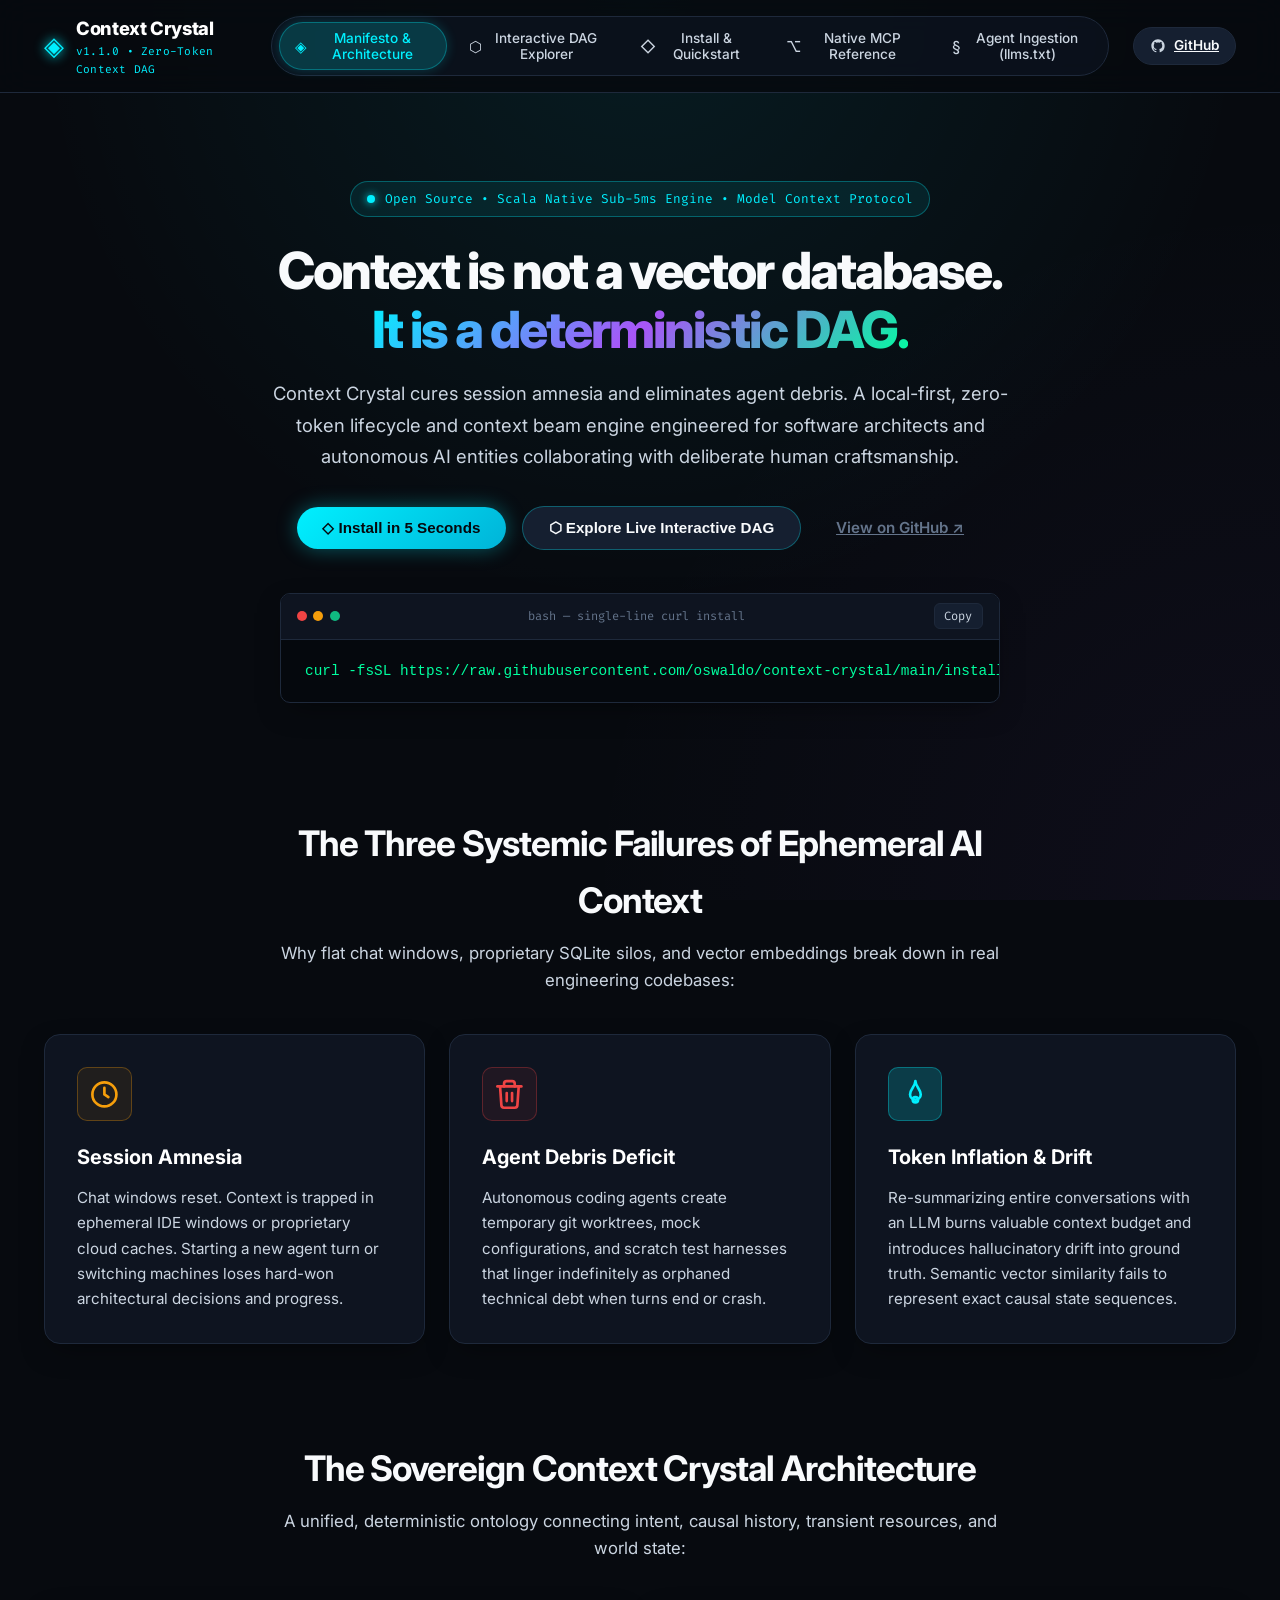
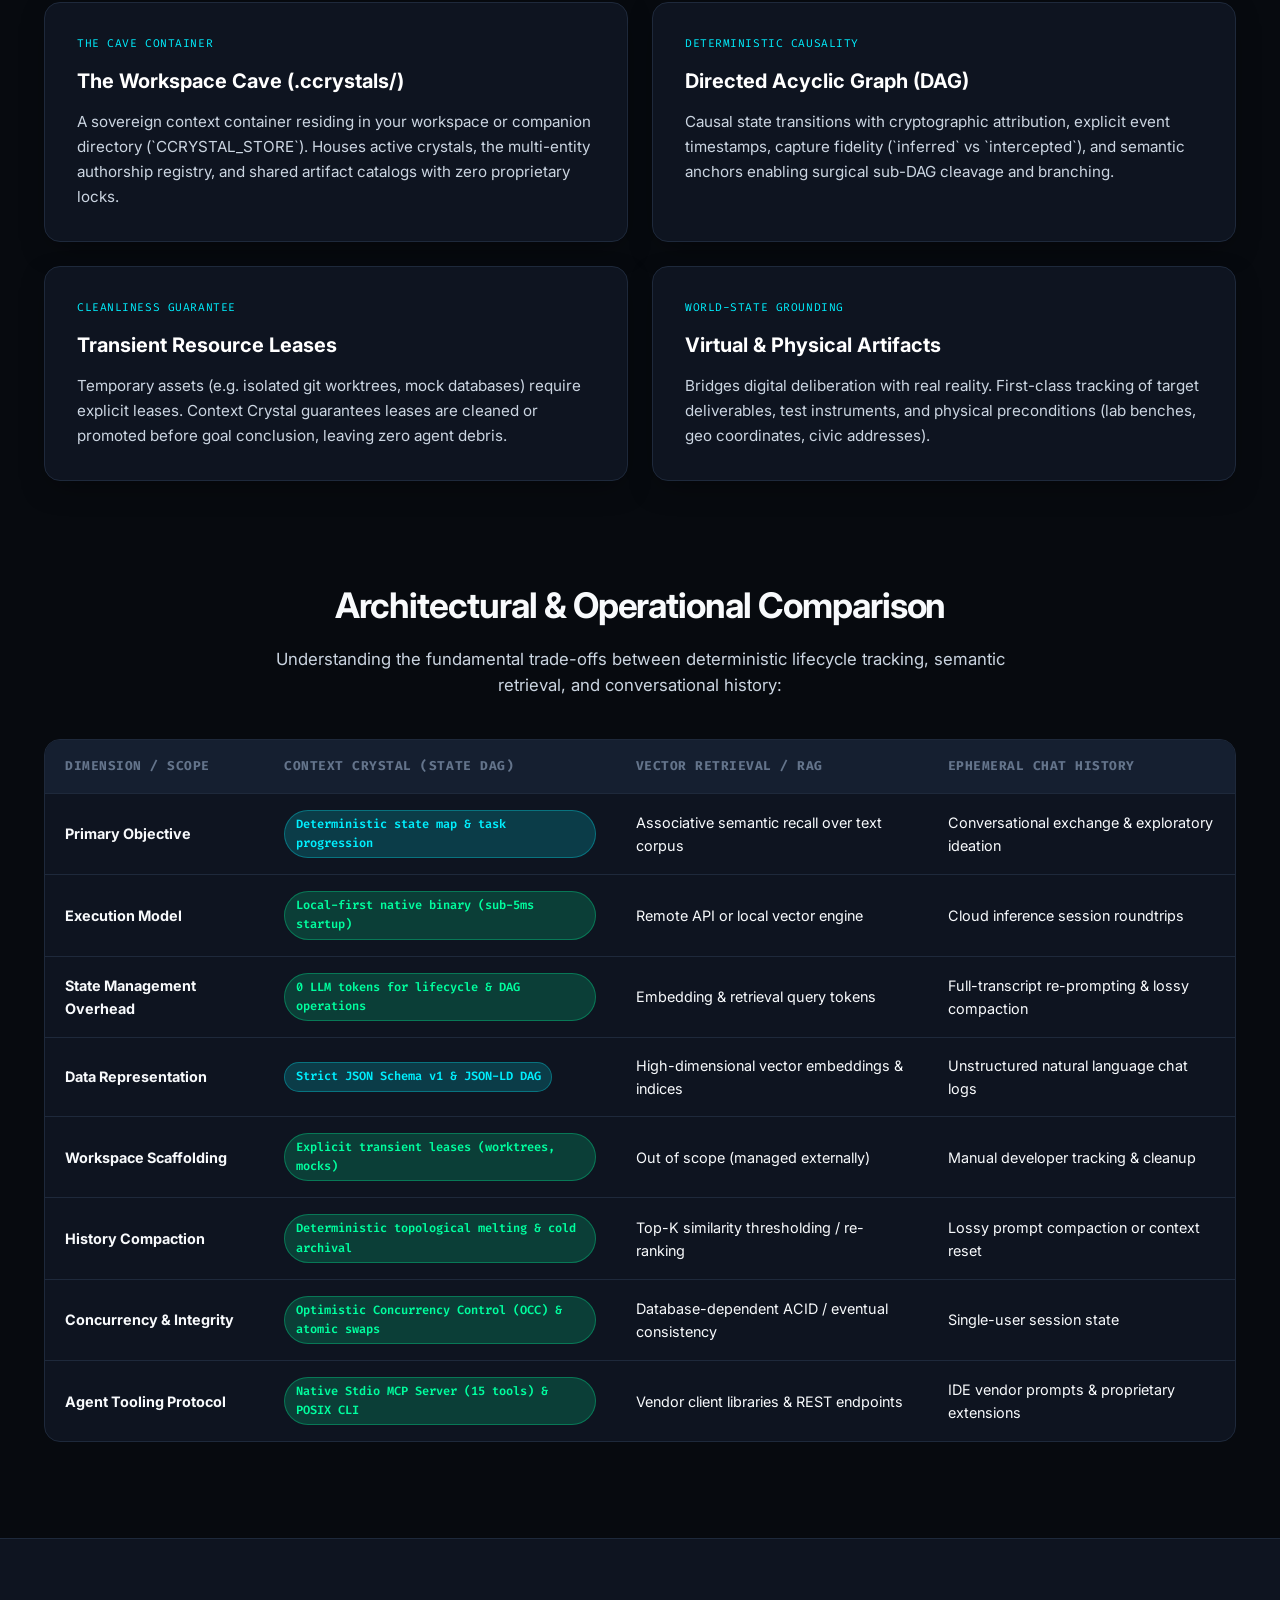
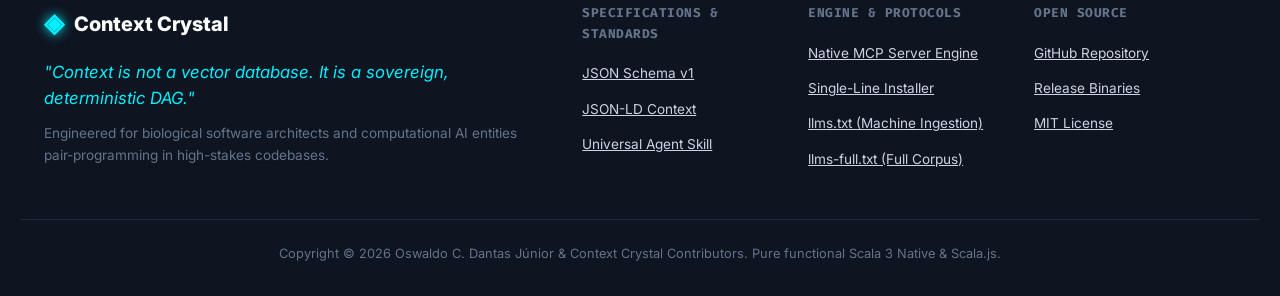
==== index.html @ ea70d241 "feat(portal): synchronize v1.1.0 release badge, 16 MCP tools, llms.txt, and cache-busting asset quer" ====
<!DOCTYPE html>
<html lang="en">
<head>
  <meta charset="UTF-8">
  <meta name="viewport" content="width=device-width, initial-scale=1.0">
  <title>Context Crystal — Sovereign, Deterministic DAG Context for AI Agents & Engineers</title>
  <meta name="description" content="Deterministic, local-first context and lifecycle DAG engine for human-in-the-loop pair-programming, autonomous agent collaboration, and sovereign software craftsmanship. Zero LLM token cost for state management.">
  
  <!-- OpenGraph & Social Metadata -->
  <meta property="og:type" content="website">
  <meta property="og:title" content="Context Crystal — Deterministic DAG Context for AI Agents">
  <meta property="og:description" content="Context is not a vector database. It is a sovereign, deterministic DAG. Sub-5ms native CLI, zero LLM tokens for state housekeeping, and 16 native MCP tools.">
  <meta property="og:url" content="https://oswaldo.github.io/context-crystal/">
  <meta name="twitter:card" content="summary_large_image">
  <meta name="twitter:title" content="Context Crystal — Sovereign AI Context DAG">
  <meta name="twitter:description" content="Sub-5ms native binary, zero token overhead, and native Model Context Protocol (MCP) server.">
  <meta name="theme-color" content="#070a0f">

  <!-- Favicon Glyph -->
  <link rel="icon" href="data:image/svg+xml,<svg xmlns=%22http://www.w3.org/2000/svg%22 viewBox=%220 0 100 100%22><text y=%22.9em%22 font-size=%2290%22>◈</text></svg>">

  <!-- Styles & Fonts -->
  <link rel="stylesheet" href="styles.css">
  <link rel="preconnect" href="https://fonts.googleapis.com">
  <link rel="preconnect" href="https://fonts.gstatic.com" crossorigin>
  <link href="https://fonts.googleapis.com/css2?family=Fira+Code:wght@400;500;600&family=Inter:wght@300;400;500;600;700;800&display=swap" rel="stylesheet">
</head>
<body>
  <div id="app"></div>
  <script type="module" src="main.js?v=1.1.0"></script>
</body>
</html>
---- styles.css ----
/* ==========================================================================
   Context Crystal — Cybernetic Modernist Design System
   ========================================================================== */

:root {
  --bg-deep: #070a0f;
  --bg-surface: #0e1420;
  --bg-surface-elevated: #151f30;
  --bg-surface-hover: #1c283d;
  --bg-code: #05080d;
  --border-subtle: #1e293b;
  --border-highlight: #334155;
  --border-cyan: rgba(0, 240, 255, 0.3);

  --accent-cyan: #00f0ff;
  --accent-cyan-glow: rgba(0, 240, 255, 0.18);
  --accent-green: #00ff9f;
  --accent-green-glow: rgba(0, 255, 159, 0.18);
  --accent-amber: #f59e0b;
  --accent-purple: #a855f7;

  --text-primary: #f8fafc;
  --text-secondary: #cbd5e1;
  --text-muted: #64748b;

  --font-sans: 'Inter', -apple-system, BlinkMacSystemFont, "Segoe UI", Roboto, sans-serif;
  --font-mono: 'Fira Code', ui-monospace, SFMono-Regular, Menlo, Monaco, Consolas, monospace;

  --radius-sm: 6px;
  --radius-md: 10px;
  --radius-lg: 16px;
  --radius-full: 9999px;

  --shadow-glow: 0 0 25px rgba(0, 240, 255, 0.15);
  --shadow-card: 0 10px 30px -10px rgba(0, 0, 0, 0.5);
}

*, *::before, *::after {
  box-sizing: border-box;
  margin: 0;
  padding: 0;
}

html {
  background-color: var(--bg-deep);
  color: var(--text-primary);
  font-family: var(--font-sans);
  font-size: 16px;
  line-height: 1.6;
  -webkit-font-smoothing: antialiased;
  scroll-behavior: smooth;
}

body {
  min-height: 100vh;
  display: flex;
  flex-direction: column;
  background: 
    radial-gradient(circle at 50% 0%, rgba(0, 240, 255, 0.08) 0%, transparent 55%),
    radial-gradient(circle at 100% 100%, rgba(168, 85, 247, 0.05) 0%, transparent 45%),
    var(--bg-deep);
  background-attachment: fixed;
}

#app {
  display: flex;
  flex-direction: column;
  min-height: 100vh;
}

.portal-root {
  display: flex;
  flex-direction: column;
  min-height: 100vh;
}

.container {
  width: 100%;
  max-width: 1240px;
  margin: 0 auto;
  padding: 0 1.5rem;
}

.portal-main {
  flex: 1;
  padding-top: 2rem;
  padding-bottom: 4rem;
}

/* ==========================================================================
   Header & Navigation
   ========================================================================== */

.portal-header {
  position: sticky;
  top: 0;
  z-index: 100;
  backdrop-filter: blur(16px);
  background-color: rgba(7, 10, 15, 0.85);
  border-bottom: 1px solid var(--border-subtle);
  padding: 0.85rem 0;
}

.header-inner {
  display: flex;
  align-items: center;
  justify-content: space-between;
  gap: 1.5rem;
}

.brand-cluster {
  display: flex;
  align-items: center;
}

.brand-logo {
  display: flex;
  align-items: center;
  gap: 0.75rem;
  cursor: pointer;
}

.crystal-glyph {
  font-size: 1.6rem;
  color: var(--accent-cyan);
  text-shadow: 0 0 12px var(--accent-cyan);
  display: inline-block;
  animation: pulse-glyph 4s ease-in-out infinite;
}

@keyframes pulse-glyph {
  0%, 100% { transform: scale(1); filter: drop-shadow(0 0 4px var(--accent-cyan)); }
  50% { transform: scale(1.08); filter: drop-shadow(0 0 10px var(--accent-cyan)); }
}

.brand-text-col {
  display: flex;
  flex-direction: column;
}

.brand-title {
  font-weight: 800;
  font-size: 1.15rem;
  letter-spacing: -0.02em;
  color: #fff;
}

.brand-badge {
  font-size: 0.7rem;
  font-family: var(--font-mono);
  color: var(--accent-cyan);
  letter-spacing: 0.02em;
}

.header-nav {
  display: flex;
  align-items: center;
  gap: 0.4rem;
  background-color: rgba(14, 20, 32, 0.7);
  padding: 0.3rem 0.4rem;
  border-radius: var(--radius-full);
  border: 1px solid var(--border-subtle);
}

.nav-pill {
  display: flex;
  align-items: center;
  gap: 0.45rem;
  background: transparent;
  border: none;
  color: var(--text-secondary);
  font-family: var(--font-sans);
  font-size: 0.85rem;
  font-weight: 500;
  padding: 0.45rem 0.95rem;
  border-radius: var(--radius-full);
  cursor: pointer;
  transition: all 0.2s ease;
}

.nav-pill:hover {
  color: #fff;
  background-color: var(--bg-surface-hover);
}

.nav-pill.active {
  background-color: var(--accent-cyan-glow);
  color: var(--accent-cyan);
  border: 1px solid var(--border-cyan);
  box-shadow: 0 0 12px rgba(0, 240, 255, 0.2);
}

.nav-pill-icon {
  font-size: 0.95rem;
}

.btn-github {
  display: inline-flex;
  align-items: center;
  gap: 0.5rem;
  padding: 0.45rem 1rem;
  background-color: var(--bg-surface-elevated);
  border: 1px solid var(--border-subtle);
  border-radius: var(--radius-full);
  color: var(--text-primary);
  font-size: 0.85rem;
  font-weight: 600;
  transition: all 0.2s ease;
}

.btn-github:hover {
  border-color: var(--accent-cyan);
  box-shadow: 0 0 10px var(--accent-cyan-glow);
  color: #fff;
}

.github-icon {
  color: var(--accent-amber);
}

/* ==========================================================================
   Hero Section
   ========================================================================== */

.hero-section {
  text-align: center;
  padding: 3.5rem 1rem 3rem 1rem;
  max-width: 900px;
  margin: 0 auto;
}

.hero-badge {
  display: inline-flex;
  align-items: center;
  gap: 0.6rem;
  background-color: rgba(0, 240, 255, 0.08);
  border: 1px solid var(--border-cyan);
  color: var(--accent-cyan);
  font-size: 0.8rem;
  font-family: var(--font-mono);
  padding: 0.4rem 1rem;
  border-radius: var(--radius-full);
  margin-bottom: 1.5rem;
}

.badge-pulse {
  width: 8px;
  height: 8px;
  background-color: var(--accent-cyan);
  border-radius: 50%;
  box-shadow: 0 0 8px var(--accent-cyan);
}

.hero-title {
  font-size: 3.2rem;
  font-weight: 800;
  letter-spacing: -0.04em;
  margin-bottom: 1.25rem;
  line-height: 1.15;
}

.text-gradient {
  background: linear-gradient(135deg, #00f0ff 0%, #a855f7 50%, #00ff9f 100%);
  -webkit-background-clip: text;
  -webkit-text-fill-color: transparent;
}

.hero-lead {
  font-size: 1.15rem;
  color: var(--text-secondary);
  line-height: 1.7;
  margin-bottom: 2rem;
  max-width: 780px;
  margin-left: auto;
  margin-right: auto;
}

.hero-cta-group {
  display: flex;
  align-items: center;
  justify-content: center;
  gap: 1rem;
  flex-wrap: wrap;
  margin-bottom: 2.5rem;
}

.btn-primary {
  background: linear-gradient(135deg, #00f0ff, #00b4d8);
  color: #05080d;
  font-weight: 700;
  font-size: 0.95rem;
  padding: 0.75rem 1.6rem;
  border-radius: var(--radius-full);
  border: none;
  cursor: pointer;
  box-shadow: 0 0 20px rgba(0, 240, 255, 0.35);
  transition: all 0.2s ease;
}

.btn-primary:hover {
  transform: translateY(-2px);
  box-shadow: 0 0 30px rgba(0, 240, 255, 0.55);
}

.btn-secondary {
  background-color: var(--bg-surface-elevated);
  border: 1px solid var(--border-cyan);
  color: var(--text-primary);
  font-weight: 600;
  font-size: 0.95rem;
  padding: 0.75rem 1.6rem;
  border-radius: var(--radius-full);
  cursor: pointer;
  transition: all 0.2s ease;
}

.btn-secondary:hover {
  background-color: var(--bg-surface-hover);
  border-color: var(--accent-cyan);
  box-shadow: 0 0 15px var(--accent-cyan-glow);
}

.btn-tertiary {
  color: var(--text-muted);
  font-size: 0.95rem;
  font-weight: 600;
  padding: 0.75rem 1.2rem;
  transition: color 0.2s ease;
}

.btn-tertiary:hover {
  color: #fff;
}

/* Hero Terminal Box */
.hero-terminal-card {
  background-color: var(--bg-code);
  border: 1px solid var(--border-subtle);
  border-radius: var(--radius-md);
  overflow: hidden;
  max-width: 720px;
  margin: 0 auto;
  box-shadow: var(--shadow-card);
  text-align: left;
}

.terminal-header {
  display: flex;
  align-items: center;
  justify-content: space-between;
  padding: 0.6rem 1rem;
  background-color: var(--bg-surface);
  border-bottom: 1px solid var(--border-subtle);
}

.terminal-dots {
  display: flex;
  gap: 0.4rem;
}

.dot {
  width: 10px;
  height: 10px;
  border-radius: 50%;
}
.dot.red { background-color: #ef4444; }
.dot.yellow { background-color: #f59e0b; }
.dot.green { background-color: #10b981; }

.terminal-title {
  font-family: var(--font-mono);
  font-size: 0.75rem;
  color: var(--text-muted);
}

.terminal-copy-btn, .snippet-copy-btn {
  background: var(--bg-surface-elevated);
  border: 1px solid var(--border-subtle);
  color: var(--text-secondary);
  font-family: var(--font-mono);
  font-size: 0.75rem;
  padding: 0.25rem 0.6rem;
  border-radius: var(--radius-sm);
  cursor: pointer;
  transition: all 0.2s ease;
}

.terminal-copy-btn:hover, .snippet-copy-btn:hover {
  border-color: var(--accent-cyan);
  color: #fff;
}

.terminal-body {
  padding: 1.2rem 1.5rem;
  font-family: var(--font-mono);
  font-size: 0.9rem;
  color: var(--accent-green);
  overflow-x: auto;
}

/* ==========================================================================
   Section Blocks & Cards Grid
   ========================================================================== */

.section-block {
  padding: 4rem 0 2rem 0;
}

.section-header {
  margin-bottom: 2.5rem;
}

.section-header.text-center {
  text-align: center;
  max-width: 750px;
  margin-left: auto;
  margin-right: auto;
}

.section-header h2 {
  font-size: 2.2rem;
  letter-spacing: -0.03em;
  margin-bottom: 0.75rem;
}

.section-header p {
  color: var(--text-secondary);
  font-size: 1.05rem;
}

.cards-grid {
  display: grid;
  gap: 1.5rem;
}

.cards-grid.three-col {
  grid-template-columns: repeat(auto-fit, minmax(320px, 1fr));
}

.cards-grid.two-col {
  grid-template-columns: repeat(auto-fit, minmax(440px, 1fr));
}

.feature-card {
  background-color: var(--bg-surface);
  border: 1px solid var(--border-subtle);
  border-radius: var(--radius-lg);
  padding: 2rem;
  transition: all 0.25s ease;
  box-shadow: var(--shadow-card);
}

.feature-card:hover {
  transform: translateY(-3px);
  border-color: var(--border-highlight);
  box-shadow: 0 12px 30px -10px rgba(0, 0, 0, 0.7);
}

.architecture-card:hover {
  border-color: var(--border-cyan);
  box-shadow: 0 10px 30px -10px rgba(0, 240, 255, 0.2);
}

.card-icon {
  display: flex;
  align-items: center;
  margin-bottom: 1.25rem;
}

.card-svg-icon {
  box-sizing: content-box;
  padding: 0.65rem;
  border-radius: var(--radius-md);
  background-color: var(--bg-surface-elevated);
  border: 1px solid var(--border-subtle);
  transition: all 0.25s ease;
}

.card-svg-icon.amnesia-icon {
  color: var(--accent-amber);
  border-color: rgba(245, 158, 11, 0.3);
  background-color: rgba(245, 158, 11, 0.08);
}

.card-svg-icon.debris-icon {
  color: #ef4444;
  border-color: rgba(239, 68, 68, 0.3);
  background-color: rgba(239, 68, 68, 0.08);
}

.card-svg-icon.burn-icon {
  color: var(--accent-cyan);
  border-color: var(--border-cyan);
  background-color: var(--accent-cyan-glow);
}

.feature-card:hover .card-svg-icon {
  transform: scale(1.08);
}

.card-tag {
  font-family: var(--font-mono);
  font-size: 0.7rem;
  color: var(--accent-cyan);
  letter-spacing: 0.05em;
  margin-bottom: 0.75rem;
}

.feature-card h3 {
  font-size: 1.25rem;
  margin-bottom: 0.75rem;
  color: #fff;
}

.feature-card p {
  color: var(--text-secondary);
  font-size: 0.95rem;
  line-height: 1.65;
}

/* ==========================================================================
   Comparison & Data Tables
   ========================================================================== */

.table-wrapper {
  overflow-x: auto;
  border: 1px solid var(--border-subtle);
  border-radius: var(--radius-lg);
  background-color: var(--bg-surface);
}

table {
  width: 100%;
  border-collapse: collapse;
  text-align: left;
}

th, td {
  padding: 1rem 1.25rem;
  border-bottom: 1px solid var(--border-subtle);
  font-size: 0.9rem;
}

th {
  background-color: var(--bg-surface-elevated);
  color: var(--text-muted);
  font-family: var(--font-mono);
  font-size: 0.8rem;
  text-transform: uppercase;
  letter-spacing: 0.04em;
}

tbody tr:last-child td {
  border-bottom: none;
}

tbody tr:hover td {
  background-color: var(--bg-surface-elevated);
}

.pill {
  display: inline-block;
  font-family: var(--font-mono);
  font-size: 0.75rem;
  font-weight: 600;
  padding: 0.25rem 0.65rem;
  border-radius: var(--radius-full);
}

.pill.green {
  background-color: var(--accent-green-glow);
  color: var(--accent-green);
  border: 1px solid rgba(0, 255, 159, 0.3);
}

.pill.cyan {
  background-color: var(--accent-cyan-glow);
  color: var(--accent-cyan);
  border: 1px solid var(--border-cyan);
}

/* ==========================================================================
   Interactive DAG Explorer Tab
   ========================================================================== */

.explorer-intro {
  margin-bottom: 2rem;
}

.explorer-toolbar {
  display: flex;
  align-items: center;
  justify-content: space-between;
  gap: 1.5rem;
  background-color: var(--bg-surface);
  border: 1px solid var(--border-subtle);
  border-radius: var(--radius-md);
  padding: 1rem 1.5rem;
  margin-bottom: 2rem;
  flex-wrap: wrap;
}

.toolbar-group {
  display: flex;
  align-items: center;
  gap: 0.75rem;
  flex-wrap: wrap;
}

.toolbar-group label {
  font-size: 0.85rem;
  color: var(--text-muted);
  font-family: var(--font-mono);
}

.scenario-buttons {
  display: flex;
  gap: 0.5rem;
}

.btn-scenario {
  background-color: var(--bg-surface-elevated);
  border: 1px solid var(--border-subtle);
  color: var(--text-secondary);
  font-size: 0.85rem;
  font-weight: 600;
  padding: 0.45rem 0.9rem;
  border-radius: var(--radius-sm);
  cursor: pointer;
  transition: all 0.2s ease;
}

.btn-scenario:hover {
  color: #fff;
  border-color: var(--border-highlight);
}

.btn-scenario.active {
  background-color: var(--accent-cyan-glow);
  color: var(--accent-cyan);
  border-color: var(--accent-cyan);
  box-shadow: 0 0 10px rgba(0, 240, 255, 0.2);
}

.beam-pill-group {
  display: flex;
  align-items: center;
  gap: 0.4rem;
}

.btn-mini {
  background-color: var(--bg-surface-elevated);
  border: 1px solid var(--border-subtle);
  color: var(--text-secondary);
  font-family: var(--font-mono);
  font-size: 0.8rem;
  padding: 0.25rem 0.6rem;
  border-radius: var(--radius-sm);
  cursor: pointer;
}

.btn-mini.active {
  background-color: var(--accent-green-glow);
  color: var(--accent-green);
  border-color: var(--accent-green);
}

.checkbox-toggle {
  display: inline-flex;
  align-items: center;
  gap: 0.35rem;
  margin-left: 0.5rem;
  cursor: pointer;
  font-family: var(--font-mono);
  font-size: 0.8rem;
  color: var(--text-secondary);
}

.explorer-panes-grid {
  display: grid;
  grid-template-columns: 1fr 1fr;
  gap: 1.5rem;
}

.pane-col {
  background-color: var(--bg-surface);
  border: 1px solid var(--border-subtle);
  border-radius: var(--radius-lg);
  display: flex;
  flex-direction: column;
  box-shadow: var(--shadow-card);
}

.pane-header {
  display: flex;
  align-items: center;
  justify-content: space-between;
  padding: 0.85rem 1.25rem;
  border-bottom: 1px solid var(--border-subtle);
  background-color: var(--bg-surface-elevated);
  border-top-left-radius: var(--radius-lg);
  border-top-right-radius: var(--radius-lg);
}

.pane-title {
  font-family: var(--font-mono);
  font-size: 0.85rem;
  font-weight: 600;
  color: var(--text-primary);
}

.crystal-id-badge {
  font-family: var(--font-mono);
  font-size: 0.75rem;
  color: var(--accent-cyan);
}

.pane-body {
  padding: 1.25rem;
  display: flex;
  flex-direction: column;
  gap: 1rem;
}

/* State Cards */
.state-card {
  background-color: var(--bg-deep);
  border: 1px solid var(--border-subtle);
  border-radius: var(--radius-md);
  padding: 1rem;
}

.state-card-header {
  display: flex;
  align-items: center;
  justify-content: space-between;
  font-family: var(--font-mono);
  font-size: 0.75rem;
  color: var(--text-muted);
  margin-bottom: 0.5rem;
}

.status-tag {
  padding: 0.15rem 0.5rem;
  border-radius: var(--radius-full);
  font-size: 0.7rem;
}

.status-tag.in-progress {
  background-color: rgba(245, 158, 11, 0.15);
  color: var(--accent-amber);
}

.tag-goal { color: var(--accent-cyan); }
.tag-lease { color: var(--accent-amber); }
.tag-artifact { color: var(--accent-purple); }

.task-list {
  list-style: none;
  display: flex;
  flex-direction: column;
  gap: 0.4rem;
  font-family: var(--font-mono);
  font-size: 0.85rem;
}

.task-list li.done {
  color: var(--accent-green);
}

.task-list li.pending {
  color: var(--text-secondary);
}

.policy-badge {
  font-size: 0.7rem;
  color: var(--accent-amber);
}

.lease-item {
  font-family: var(--font-mono);
  font-size: 0.8rem;
  color: var(--text-secondary);
}

.lease-notice {
  font-size: 0.75rem;
  color: var(--accent-amber);
  margin-top: 0.4rem;
}

.dag-node-timeline {
  display: flex;
  flex-direction: column;
  gap: 0.75rem;
  margin-top: 0.5rem;
}

.dag-node-item {
  display: flex;
  align-items: flex-start;
  gap: 0.6rem;
  font-size: 0.85rem;
}

.node-bullet {
  width: 8px;
  height: 8px;
  border-radius: 50%;
  background-color: var(--accent-cyan);
  margin-top: 0.4rem;
}

.node-bullet.green { background-color: var(--accent-green); }
.node-bullet.purple { background-color: var(--accent-purple); }

.node-content strong {
  font-family: var(--font-mono);
  color: #fff;
}

.node-content span {
  color: var(--text-secondary);
}

.beam-output-code {
  padding: 1.25rem;
  font-family: var(--font-mono);
  font-size: 0.85rem;
  color: var(--accent-green);
  line-height: 1.65;
  overflow-x: auto;
  white-space: pre-wrap;
  flex: 1;
}

/* ==========================================================================
   Quickstart & MCP Cards
   ========================================================================== */

.qs-card {
  background-color: var(--bg-surface);
  border: 1px solid var(--border-subtle);
  border-radius: var(--radius-lg);
  padding: 2rem;
  margin-bottom: 2rem;
  box-shadow: var(--shadow-card);
}

.qs-card-header {
  display: flex;
  align-items: flex-start;
  gap: 1rem;
  margin-bottom: 1.25rem;
}

.qs-step-number {
  display: flex;
  align-items: center;
  justify-content: center;
  width: 32px;
  height: 32px;
  border-radius: 50%;
  background-color: var(--accent-cyan-glow);
  color: var(--accent-cyan);
  border: 1px solid var(--border-cyan);
  font-weight: 800;
  font-family: var(--font-mono);
  font-size: 0.95rem;
}

.code-snippet-box {
  position: relative;
  background-color: var(--bg-code);
  border: 1px solid var(--border-subtle);
  border-radius: var(--radius-md);
  padding: 1.25rem 1.5rem;
}

.code-snippet-box.mini {
  padding: 0.85rem 1.2rem;
}

.code-snippet-box pre {
  font-family: var(--font-mono);
  font-size: 0.85rem;
  color: var(--text-primary);
  overflow-x: auto;
}

.code-snippet-box .snippet-copy-btn {
  position: absolute;
  top: 0.75rem;
  right: 0.75rem;
}

.terminal-steps-flow {
  display: flex;
  flex-direction: column;
  gap: 1rem;
}

.step-label {
  font-weight: 600;
  font-size: 0.9rem;
  color: var(--text-primary);
  margin-bottom: 0.4rem;
}

.btn-download {
  display: inline-block;
  padding: 0.35rem 0.8rem;
  background-color: var(--bg-surface-elevated);
  border: 1px solid var(--border-cyan);
  color: var(--accent-cyan);
  font-family: var(--font-mono);
  font-size: 0.8rem;
  border-radius: var(--radius-sm);
  font-weight: 600;
}

.btn-download:hover {
  background-color: var(--accent-cyan-glow);
  color: #fff;
}

/* MCP Tab Specifics */
.mcp-badge {
  display: inline-block;
  font-family: var(--font-mono);
  font-size: 0.75rem;
  color: var(--accent-cyan);
  background-color: rgba(0, 240, 255, 0.08);
  border: 1px solid var(--border-cyan);
  padding: 0.3rem 0.85rem;
  border-radius: var(--radius-full);
  margin-bottom: 1rem;
}

.mcp-intro, .agent-intro {
  margin-bottom: 2.5rem;
}

.install-methods-grid {
  display: grid;
  grid-template-columns: repeat(auto-fit, minmax(320px, 1fr));
  gap: 1.5rem;
}

.install-method-box {
  display: flex;
  flex-direction: column;
  gap: 0.6rem;
}

.install-method-box h4 {
  font-size: 0.95rem;
  color: #fff;
  font-weight: 600;
}

.install-method-box p {
  color: var(--text-secondary);
  font-size: 0.85rem;
  line-height: 1.5;
}

.client-config-card {
  display: flex;
  flex-direction: column;
}

.client-header {
  display: flex;
  align-items: center;
  gap: 0.65rem;
  font-size: 1.05rem;
  margin-bottom: 0.25rem;
}

.client-brand-svg {
  display: inline-block;
  flex-shrink: 0;
  vertical-align: middle;
}

.client-brand-svg.claude-icon {
  color: #ea580c;
}

.client-brand-svg.cursor-icon {
  color: #38bdf8;
}

.client-brand-svg.zed-icon {
  color: var(--accent-green);
}

.github-svg-icon {
  display: inline-block;
  vertical-align: middle;
  color: var(--text-secondary);
  transition: color 0.2s ease;
}

.btn-github:hover .github-svg-icon {
  color: #fff;
}

.config-path {
  font-family: var(--font-mono);
  font-size: 0.75rem;
  color: var(--text-muted);
  margin-bottom: 0.85rem;
}

.client-config-card pre {
  background-color: var(--bg-code);
  border: 1px solid var(--border-subtle);
  border-radius: var(--radius-md);
  padding: 0.85rem;
  font-family: var(--font-mono);
  font-size: 0.75rem;
  color: var(--accent-cyan);
  overflow-x: auto;
  flex: 1;
}

.endpoint-header {
  display: flex;
  align-items: center;
  gap: 0.75rem;
  margin-bottom: 0.75rem;
}

.file-tag {
  font-family: var(--font-mono);
  font-size: 0.65rem;
  padding: 0.15rem 0.5rem;
  background-color: var(--bg-surface-elevated);
  border-radius: var(--radius-sm);
  color: var(--accent-green);
  border: 1px solid rgba(0, 255, 159, 0.3);
}

.endpoint-actions {
  margin-top: 1.25rem;
}

/* ==========================================================================
   Footer
   ========================================================================== */

.portal-footer {
  background-color: var(--bg-surface);
  border-top: 1px solid var(--border-subtle);
  padding: 4rem 0 2rem 0;
}

.footer-inner {
  display: grid;
  grid-template-columns: 1.5fr 2fr;
  gap: 3rem;
  margin-bottom: 3rem;
}

.footer-brand-block .footer-logo {
  display: flex;
  align-items: center;
  gap: 0.6rem;
  font-weight: 800;
  font-size: 1.25rem;
  color: #fff;
  margin-bottom: 1rem;
}

.footer-manifesto-quote {
  font-size: 1.05rem;
  color: var(--accent-cyan);
  font-style: italic;
  margin-bottom: 0.75rem;
  line-height: 1.5;
}

.footer-subquote {
  font-size: 0.85rem;
  color: var(--text-muted);
}

.footer-links-grid {
  display: grid;
  grid-template-columns: repeat(3, 1fr);
  gap: 1.5rem;
}

.footer-col h4 {
  font-family: var(--font-mono);
  font-size: 0.8rem;
  color: var(--text-muted);
  text-transform: uppercase;
  margin-bottom: 1rem;
  letter-spacing: 0.04em;
}

.footer-col ul {
  list-style: none;
  display: flex;
  flex-direction: column;
  gap: 0.6rem;
}

.footer-col a {
  color: var(--text-secondary);
  font-size: 0.85rem;
}

.footer-col a:hover {
  color: var(--accent-cyan);
}

.footer-bottom {
  border-top: 1px solid var(--border-subtle);
  padding-top: 1.5rem;
  text-align: center;
}

.footer-bottom p {
  font-size: 0.8rem;
  color: var(--text-muted);
}

/* ==========================================================================
   Responsive Adaptations
   ========================================================================== */

@media (max-width: 960px) {
  .header-inner {
    flex-direction: column;
    align-items: stretch;
  }
  .header-nav {
    overflow-x: auto;
    justify-content: flex-start;
  }
  .explorer-panes-grid {
    grid-template-columns: 1fr;
  }
  .footer-inner {
    grid-template-columns: 1fr;
  }
  .hero-title {
    font-size: 2.3rem;
  }
}
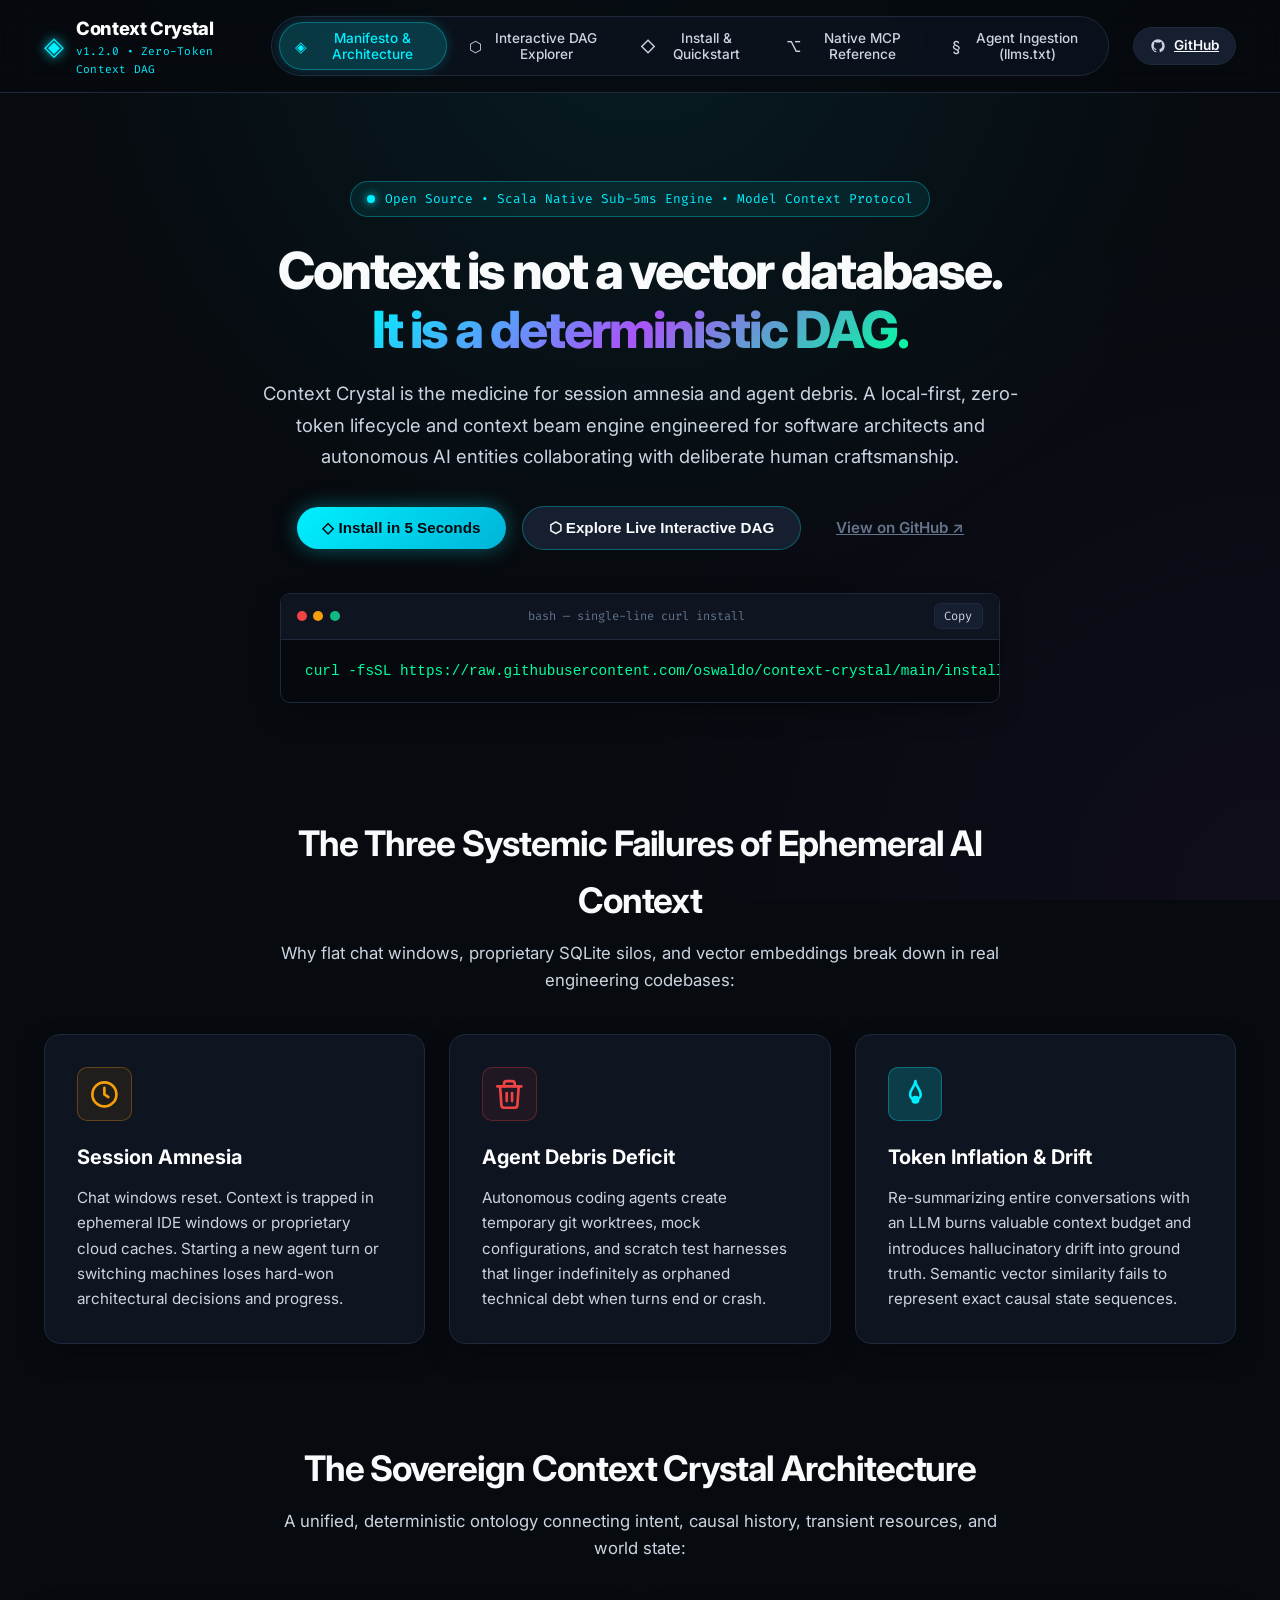
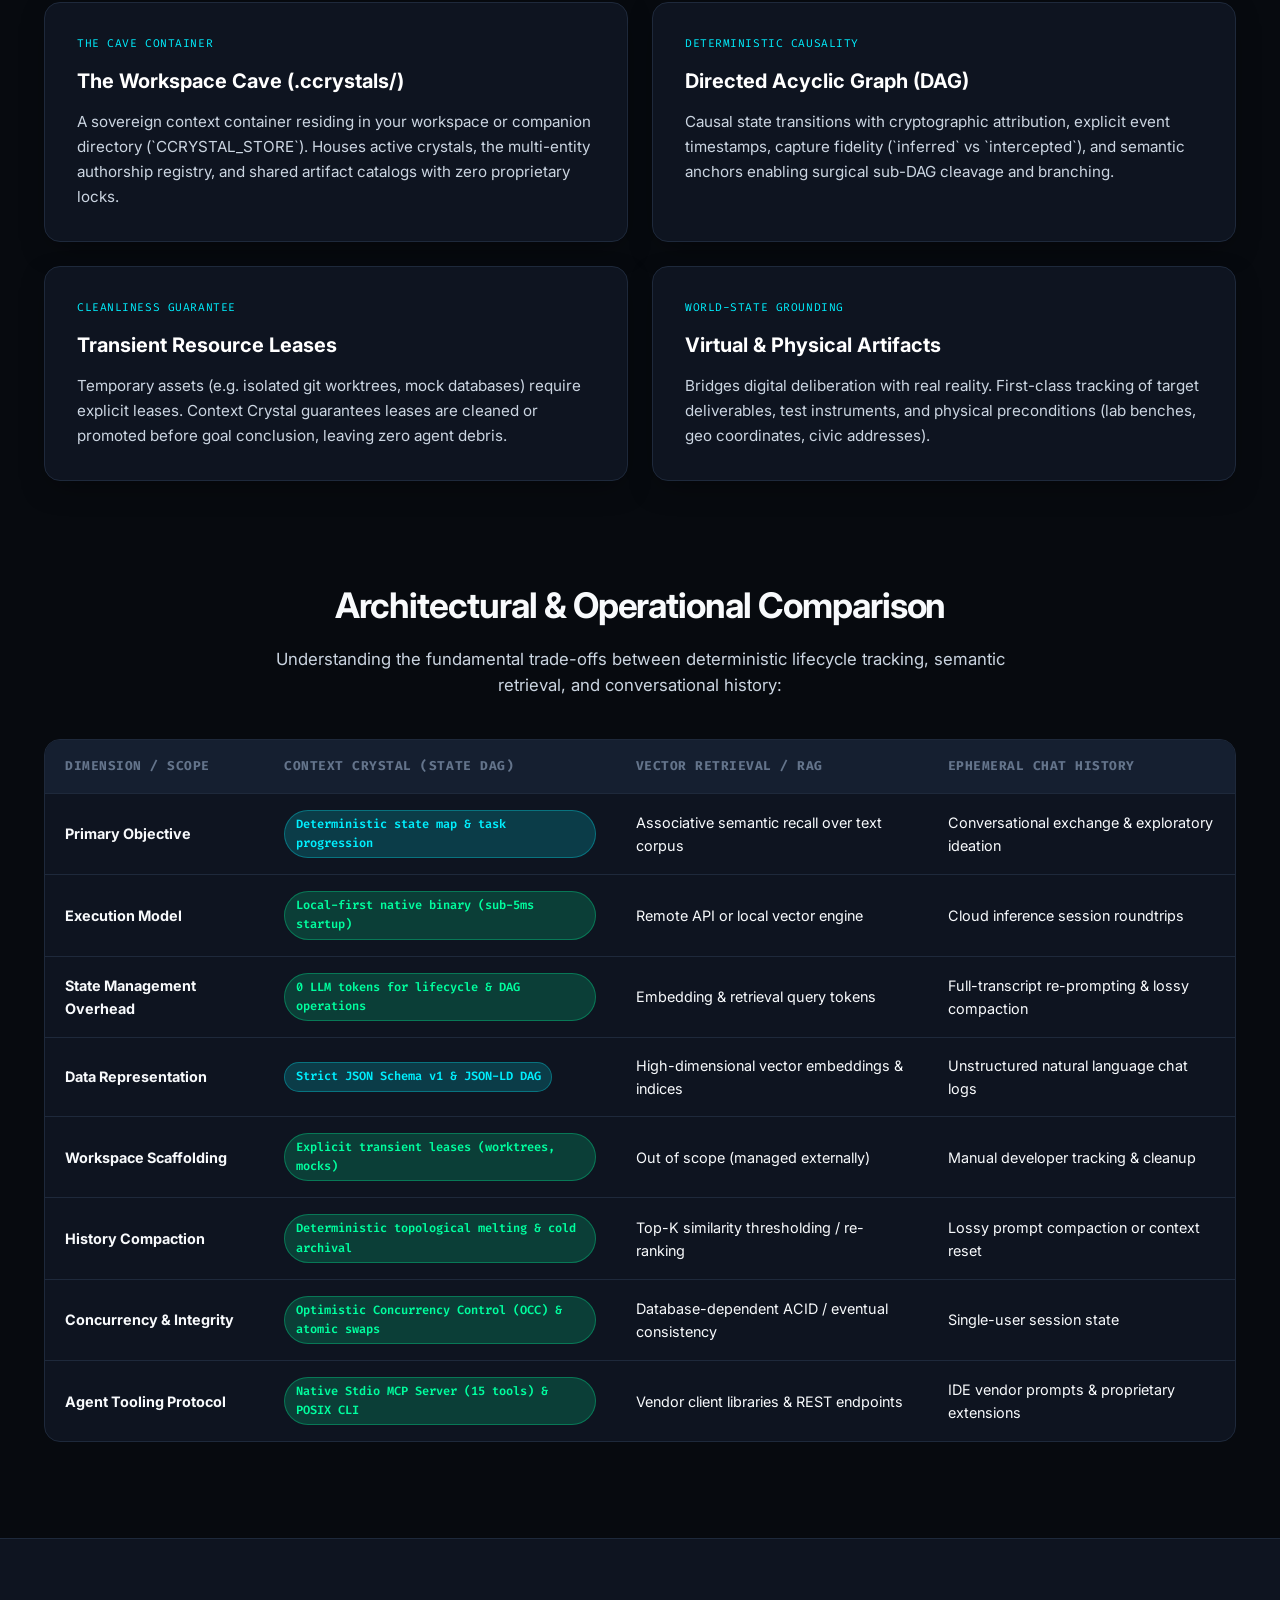
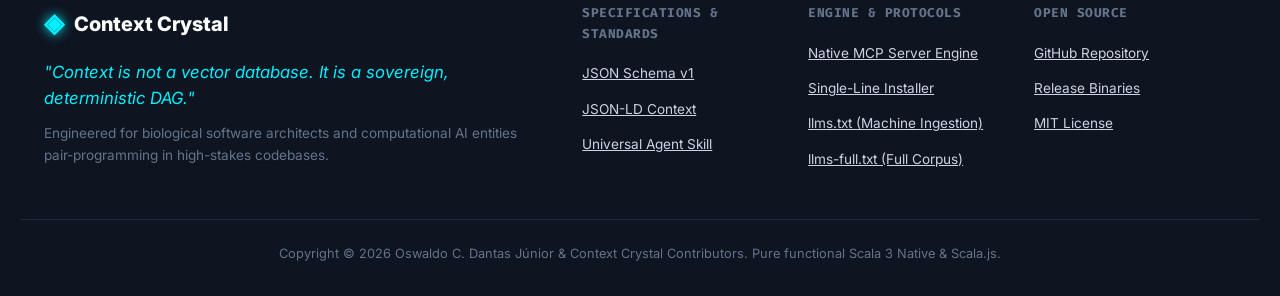
==== commit 42c627eb: "docs: synchronize portal, MCP tool table, and llms.txt with v1.2.0 release" ====
--- a/index.html
+++ b/index.html
@@ -27,6 +27,6 @@
 </head>
 <body>
   <div id="app"></div>
-  <script type="module" src="main.js?v=1.1.0"></script>
+  <script type="module" src="main.js?v=1.2.0"></script>
 </body>
 </html>
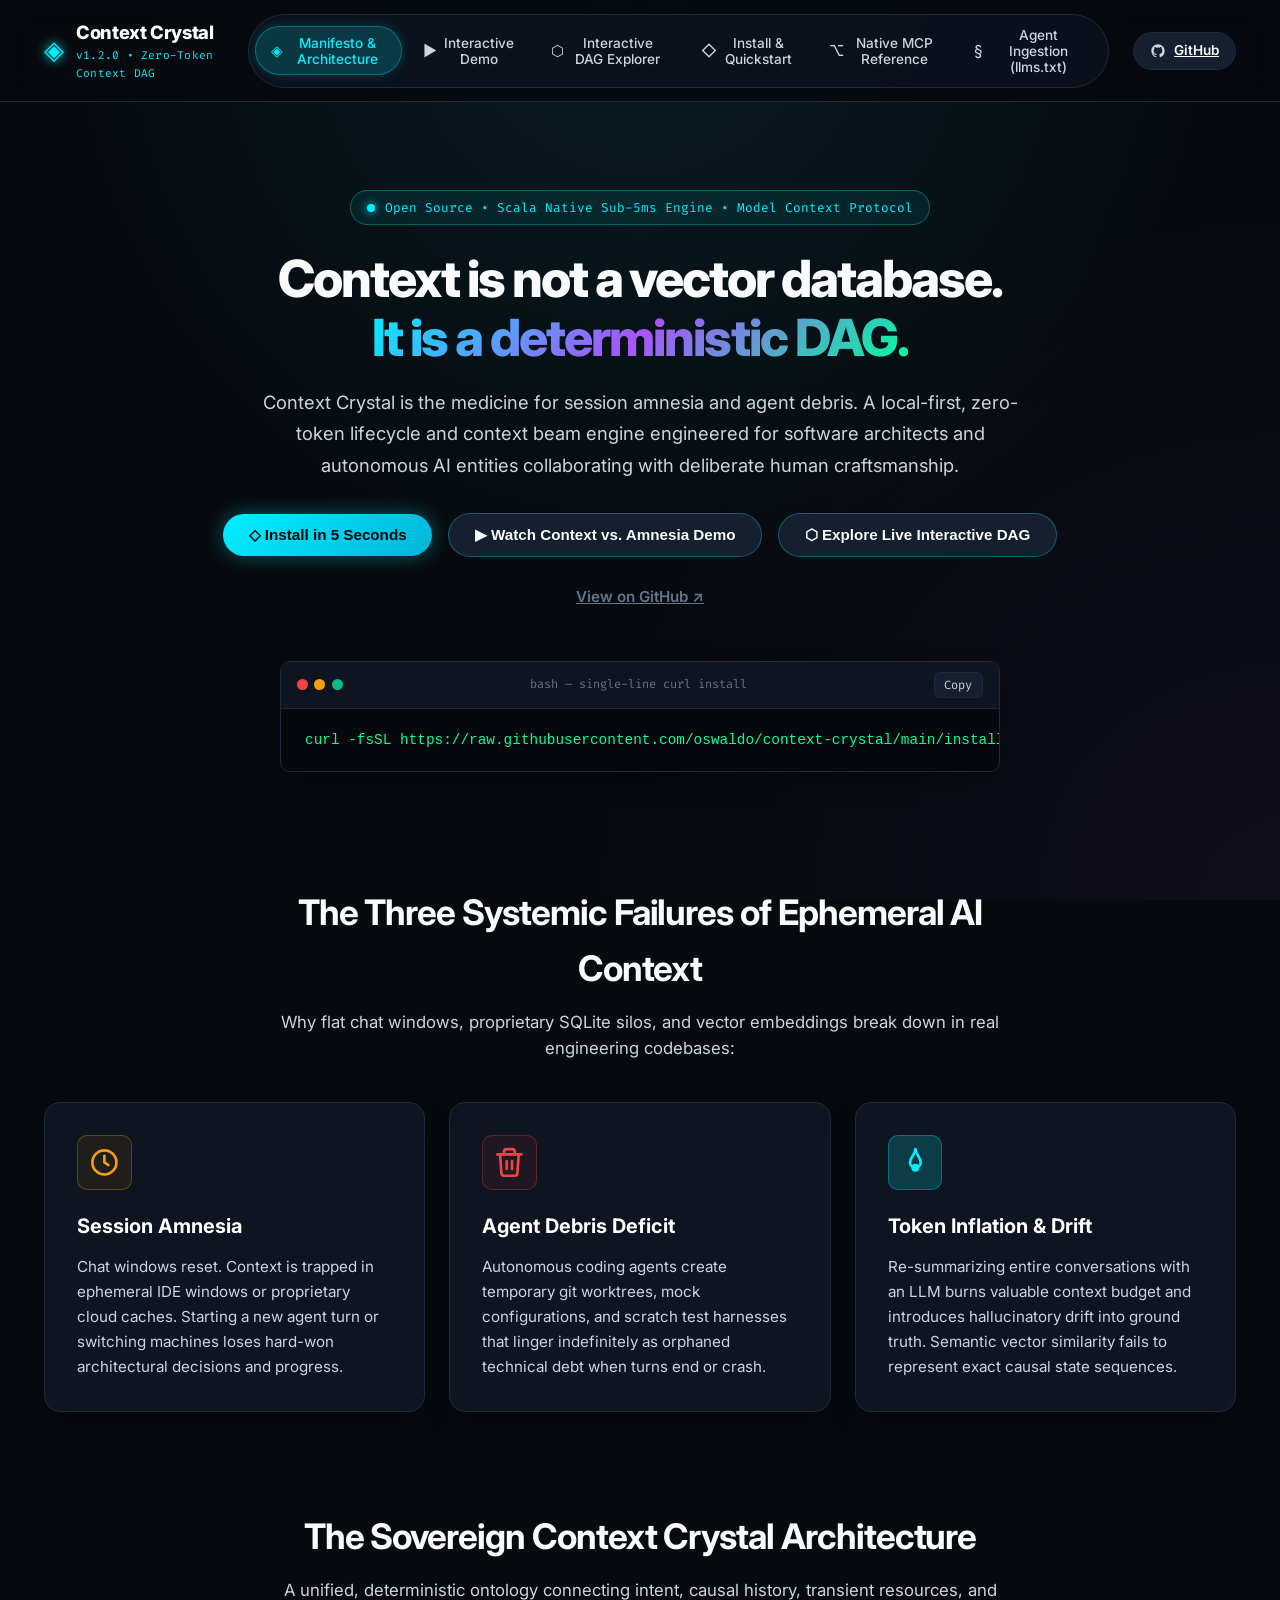
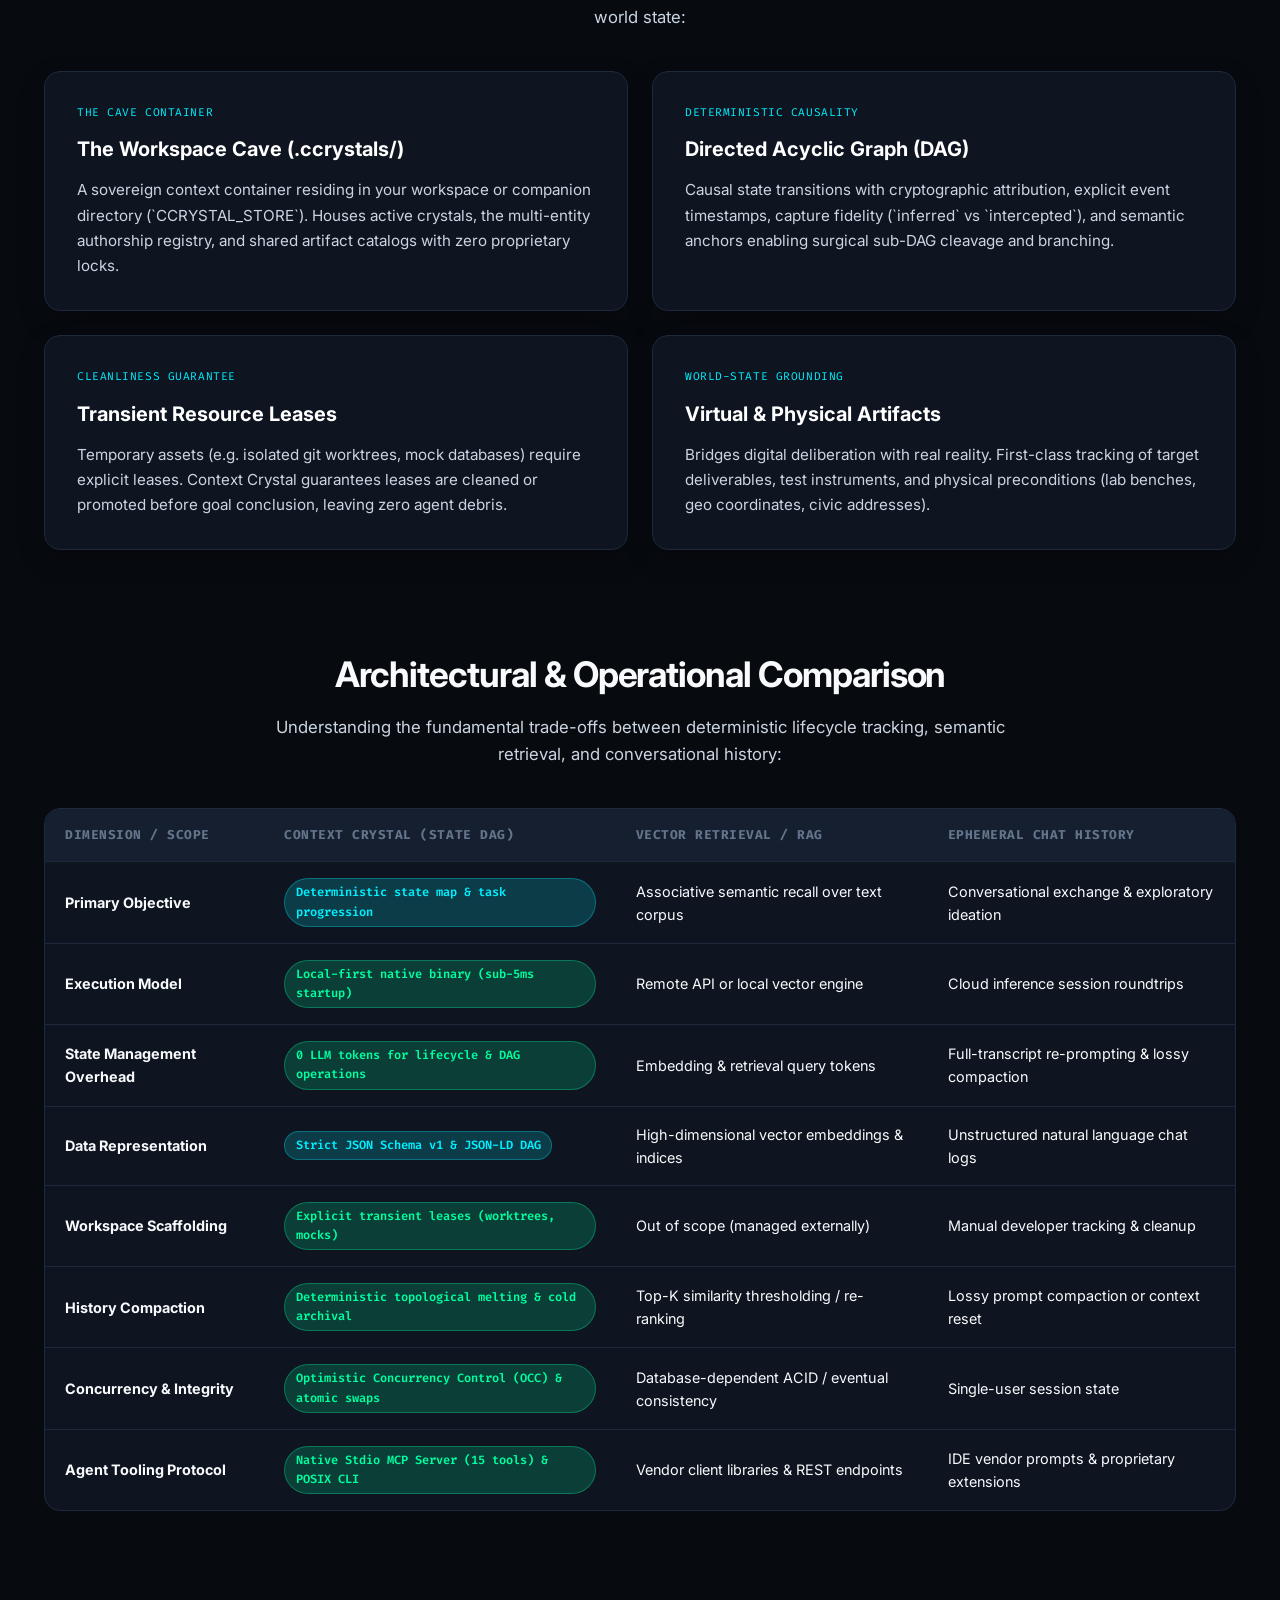
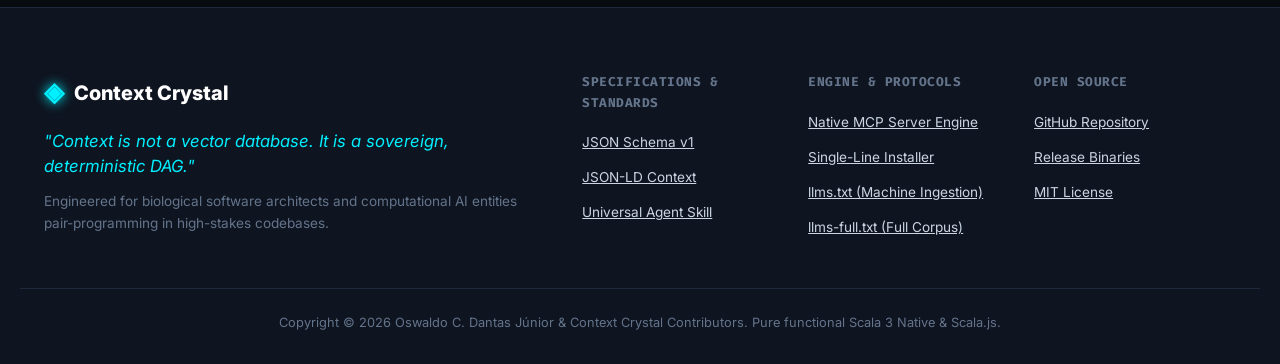
==== commit 25c89a4a: "feat(portal): add interactive demo tab for context preservation vs agent amnesia" ====
--- a/index.html
+++ b/index.html
@@ -27,6 +27,6 @@
 </head>
 <body>
   <div id="app"></div>
-  <script type="module" src="main.js?v=1.2.0"></script>
+  <script type="module" src="main.js?v=1.2.0-demo5"></script>
 </body>
 </html>
--- a/styles.css
+++ b/styles.css
@@ -1130,6 +1130,665 @@
 }
 
 /* ==========================================================================
+   Interactive Demo Tab: Context Preservation vs. Agent Amnesia
+   ========================================================================== */
+
+.tab-demo {
+  display: flex;
+  flex-direction: column;
+}
+
+.demo-hero {
+  text-align: center;
+  margin-bottom: 2rem;
+}
+
+.demo-lead {
+  max-width: 860px;
+  margin: 0.75rem auto 0 auto;
+  font-size: 1.05rem;
+  color: var(--text-secondary);
+  line-height: 1.7;
+}
+
+.constraint-highlight {
+  color: #ef4444;
+  font-weight: 700;
+  background-color: rgba(239, 68, 68, 0.12);
+  padding: 0.15rem 0.4rem;
+  border-radius: var(--radius-sm);
+  border: 1px solid rgba(239, 68, 68, 0.3);
+}
+
+.demo-toolbar {
+  display: flex;
+  align-items: center;
+  justify-content: space-between;
+  flex-wrap: wrap;
+  gap: 1.25rem;
+  background-color: var(--bg-surface-elevated);
+  border: 1px solid var(--border-subtle);
+  border-radius: var(--radius-lg);
+  padding: 0.85rem 1.25rem;
+  margin-bottom: 2rem;
+  box-shadow: var(--shadow-card);
+}
+
+.toolbar-left {
+  display: flex;
+  align-items: center;
+  gap: 0.75rem;
+  flex-wrap: wrap;
+}
+
+.btn-ctrl {
+  display: inline-flex;
+  align-items: center;
+  gap: 0.5rem;
+  padding: 0.5rem 1.1rem;
+  border-radius: var(--radius-full);
+  font-weight: 700;
+  font-size: 0.85rem;
+  border: none;
+  cursor: pointer;
+  transition: all 0.2s ease;
+}
+
+.btn-play {
+  background: linear-gradient(135deg, #00f0ff, #00b4d8);
+  color: #05080d;
+  box-shadow: 0 0 15px rgba(0, 240, 255, 0.3);
+}
+
+.btn-play:hover {
+  transform: translateY(-1px);
+  box-shadow: 0 0 20px rgba(0, 240, 255, 0.5);
+}
+
+.btn-pause {
+  background: linear-gradient(135deg, #f59e0b, #d97706);
+  color: #05080d;
+  box-shadow: 0 0 15px rgba(245, 158, 11, 0.3);
+}
+
+.btn-reset {
+  background-color: var(--bg-surface);
+  border: 1px solid var(--border-subtle);
+  color: var(--text-primary);
+}
+
+.btn-reset:hover {
+  border-color: var(--accent-cyan);
+  color: #fff;
+}
+
+.speed-pill-group {
+  display: inline-flex;
+  gap: 0.2rem;
+  background-color: var(--bg-deep);
+  padding: 0.25rem;
+  border-radius: var(--radius-full);
+  border: 1px solid var(--border-subtle);
+}
+
+.btn-speed {
+  background: transparent;
+  border: none;
+  color: var(--text-muted);
+  font-family: var(--font-mono);
+  font-size: 0.75rem;
+  font-weight: 600;
+  padding: 0.25rem 0.65rem;
+  border-radius: var(--radius-full);
+  cursor: pointer;
+  transition: all 0.2s ease;
+}
+
+.btn-speed.active {
+  background-color: var(--accent-cyan-glow);
+  color: var(--accent-cyan);
+  border: 1px solid var(--border-cyan);
+}
+
+.toolbar-center {
+  display: flex;
+  align-items: center;
+}
+
+.scrubber-cluster {
+  display: flex;
+  align-items: center;
+  gap: 0.85rem;
+}
+
+.phase-display {
+  font-family: var(--font-mono);
+  font-size: 0.8rem;
+  font-weight: 700;
+  color: var(--accent-cyan);
+  min-width: 175px;
+}
+
+.timeline-slider {
+  width: 170px;
+  cursor: pointer;
+  accent-color: var(--accent-cyan);
+}
+
+.toolbar-right {
+  display: flex;
+  align-items: center;
+  gap: 0.5rem;
+  flex-wrap: wrap;
+}
+
+.jump-label {
+  font-family: var(--font-mono);
+  font-size: 0.75rem;
+  color: var(--text-muted);
+}
+
+.btn-jump {
+  background-color: var(--bg-deep);
+  border: 1px solid var(--border-subtle);
+  color: var(--text-secondary);
+  font-family: var(--font-mono);
+  font-size: 0.75rem;
+  padding: 0.3rem 0.65rem;
+  border-radius: var(--radius-sm);
+  cursor: pointer;
+  transition: all 0.2s ease;
+}
+
+.btn-jump:hover {
+  border-color: var(--text-primary);
+  color: #fff;
+}
+
+.jump-alert {
+  color: #f59e0b;
+  border-color: rgba(245, 158, 11, 0.4);
+}
+
+.jump-alert:hover {
+  border-color: #f59e0b;
+  box-shadow: 0 0 10px rgba(245, 158, 11, 0.3);
+}
+
+.jump-success {
+  color: #00ff9f;
+  border-color: rgba(0, 255, 159, 0.4);
+}
+
+.jump-success:hover {
+  border-color: #00ff9f;
+  box-shadow: 0 0 10px rgba(0, 255, 159, 0.3);
+}
+
+/* Demo Panes Grid */
+.demo-panes-grid {
+  display: grid;
+  grid-template-columns: 1fr 1fr;
+  gap: 1.5rem;
+  margin-bottom: 3rem;
+}
+
+.demo-pane {
+  background-color: var(--bg-surface);
+  border: 1px solid var(--border-subtle);
+  border-radius: var(--radius-lg);
+  box-shadow: var(--shadow-card);
+  overflow: hidden;
+  display: flex;
+  flex-direction: column;
+  transition: all 0.3s ease;
+}
+
+.pane-with-cc {
+  border-color: rgba(0, 240, 255, 0.35);
+}
+
+.pane-with-cc:hover {
+  box-shadow: 0 0 25px rgba(0, 240, 255, 0.15);
+}
+
+.pane-without-cc {
+  border-color: var(--border-subtle);
+}
+
+.pane-without-cc.amnesia-active {
+  border-color: rgba(239, 68, 68, 0.8);
+  box-shadow: 0 0 30px rgba(239, 68, 68, 0.35);
+  animation: pulse-amnesia 1.5s infinite;
+}
+
+@keyframes pulse-amnesia {
+  0%, 100% { border-color: rgba(239, 68, 68, 0.8); }
+  50% { border-color: rgba(245, 158, 11, 0.8); }
+}
+
+.pane-top-bar {
+  display: flex;
+  align-items: center;
+  justify-content: space-between;
+  padding: 0.85rem 1.25rem;
+  background-color: var(--bg-surface-elevated);
+  border-bottom: 1px solid var(--border-subtle);
+  gap: 0.5rem;
+}
+
+.window-dots {
+  display: flex;
+  align-items: center;
+  gap: 0.4rem;
+}
+
+.dot {
+  width: 11px;
+  height: 11px;
+  border-radius: 50%;
+  display: inline-block;
+}
+
+.dot-red { background-color: #ef4444; }
+.dot-yellow { background-color: #f59e0b; }
+.dot-green { background-color: #10b981; }
+
+.pane-title-group {
+  display: flex;
+  align-items: center;
+  gap: 0.5rem;
+  flex: 1;
+  margin-left: 0.5rem;
+}
+
+.terminal-glyph {
+  color: var(--accent-cyan);
+  font-size: 1rem;
+}
+
+.terminal-glyph-warn {
+  color: #f59e0b;
+  font-size: 1rem;
+}
+
+.pane-top-bar .pane-title {
+  font-family: var(--font-mono);
+  font-size: 0.8rem;
+  font-weight: 600;
+  color: var(--text-primary);
+  white-space: nowrap;
+  overflow: hidden;
+  text-overflow: ellipsis;
+}
+
+.pane-status-pill {
+  font-family: var(--font-mono);
+  font-size: 0.7rem;
+  font-weight: 600;
+  padding: 0.2rem 0.6rem;
+  border-radius: var(--radius-full);
+  white-space: nowrap;
+}
+
+.badge-blue {
+  background-color: rgba(59, 130, 246, 0.15);
+  color: #60a5fa;
+  border: 1px solid rgba(96, 165, 250, 0.3);
+}
+
+.badge-cyan {
+  background-color: var(--accent-cyan-glow);
+  color: var(--accent-cyan);
+  border: 1px solid var(--border-cyan);
+}
+
+.badge-green {
+  background-color: var(--accent-green-glow);
+  color: var(--accent-green);
+  border: 1px solid rgba(0, 255, 159, 0.4);
+}
+
+.badge-amber {
+  background-color: rgba(245, 158, 11, 0.15);
+  color: #f59e0b;
+  border: 1px solid rgba(245, 158, 11, 0.4);
+}
+
+.badge-red {
+  background-color: rgba(239, 68, 68, 0.2);
+  color: #ef4444;
+  border: 1px solid rgba(239, 68, 68, 0.5);
+  animation: pulse-red 1s infinite alternate;
+}
+
+@keyframes pulse-red {
+  from { filter: brightness(1); }
+  to { filter: brightness(1.3); }
+}
+
+/* Progress Bar */
+.progress-container {
+  width: 100%;
+  height: 8px;
+  background-color: var(--bg-deep);
+  overflow: hidden;
+  position: relative;
+}
+
+.progress-bar {
+  height: 100%;
+  transition: width 0.15s ease-out;
+}
+
+.progress-cc {
+  background: linear-gradient(90deg, #00f0ff, #00ff9f);
+  box-shadow: 0 0 12px rgba(0, 255, 159, 0.6);
+}
+
+.progress-normal {
+  background: linear-gradient(90deg, #3b82f6, #6366f1);
+}
+
+.progress-warn.slipping {
+  background: linear-gradient(90deg, #ef4444, #f59e0b);
+  box-shadow: 0 0 15px rgba(239, 68, 68, 0.8);
+}
+
+.progress-warn.recovering {
+  background: linear-gradient(90deg, #f59e0b, #eab308);
+}
+
+.progress-warn.finished {
+  background: linear-gradient(90deg, #eab308, #10b981);
+}
+
+.progress-meta {
+  display: flex;
+  align-items: center;
+  justify-content: space-between;
+  padding: 0.45rem 1.25rem;
+  background-color: rgba(14, 20, 32, 0.6);
+  border-bottom: 1px solid var(--border-subtle);
+  font-family: var(--font-mono);
+  font-size: 0.75rem;
+}
+
+.progress-label {
+  color: var(--text-secondary);
+}
+
+.progress-time,
+.progress-steps {
+  color: var(--accent-cyan);
+  font-weight: 600;
+}
+
+.autoscroll-toggle {
+  display: inline-flex;
+  align-items: center;
+  gap: 0.45rem;
+  font-family: var(--font-mono);
+  font-size: 0.78rem;
+  color: var(--text-secondary);
+  cursor: pointer;
+  padding: 0.3rem 0.65rem;
+  border-radius: var(--radius-full);
+  background-color: var(--bg-deep);
+  border: 1px solid var(--border-subtle);
+  user-select: none;
+  transition: all 0.2s ease;
+}
+
+.autoscroll-toggle:hover {
+  border-color: var(--border-cyan);
+  color: #fff;
+}
+
+.autoscroll-toggle input[type="checkbox"] {
+  accent-color: var(--accent-cyan);
+  cursor: pointer;
+}
+
+/* Terminal Viewport */
+.terminal-viewport {
+  height: 440px;
+  overflow-y: auto;
+  scroll-behavior: smooth;
+  padding: 1rem 1.25rem;
+  background-color: var(--bg-code);
+  font-family: var(--font-mono);
+  font-size: 0.82rem;
+  line-height: 1.55;
+  display: flex;
+  flex-direction: column;
+}
+
+.events-list {
+  display: flex;
+  flex-direction: column;
+  gap: 0.75rem;
+}
+
+.event-row {
+  padding: 0.65rem 0.85rem;
+  border-radius: var(--radius-sm);
+  border: 1px solid transparent;
+  transition: all 0.2s ease;
+}
+
+.event-meta-line {
+  display: flex;
+  align-items: center;
+  gap: 0.5rem;
+  margin-bottom: 0.25rem;
+}
+
+.event-time {
+  color: var(--text-muted);
+  font-size: 0.72rem;
+}
+
+.event-sender {
+  font-weight: 700;
+  font-size: 0.75rem;
+  letter-spacing: 0.02em;
+}
+
+.event-badge {
+  font-size: 0.65rem;
+  padding: 0.1rem 0.45rem;
+  border-radius: var(--radius-full);
+  background-color: rgba(255, 255, 255, 0.08);
+  color: var(--text-secondary);
+}
+
+.event-body {
+  word-break: break-word;
+}
+
+.event-detail {
+  margin-top: 0.4rem;
+  font-size: 0.75rem;
+  color: var(--text-muted);
+  padding-left: 0.6rem;
+  border-left: 2px solid var(--border-highlight);
+  font-style: italic;
+}
+
+/* Event Types */
+.event-system {
+  background-color: rgba(30, 41, 59, 0.35);
+  border-color: rgba(148, 163, 184, 0.15);
+  color: #94a3b8;
+}
+
+.event-system .event-sender {
+  color: #38bdf8;
+}
+
+.event-user {
+  background-color: rgba(30, 41, 59, 0.7);
+  border-color: rgba(100, 116, 139, 0.4);
+  color: #f8fafc;
+}
+
+.event-user .event-sender {
+  color: var(--accent-cyan);
+}
+
+.event-tool {
+  background-color: rgba(14, 165, 233, 0.07);
+  border-color: rgba(56, 189, 248, 0.25);
+  color: #7dd3fc;
+}
+
+.event-tool .event-sender {
+  color: #0284c7;
+}
+
+.event-thought {
+  background-color: transparent;
+  color: #94a3b8;
+  font-style: italic;
+  border-left: 2px solid var(--border-highlight);
+  border-radius: 0;
+  padding: 0.3rem 0.6rem;
+}
+
+.event-thought .event-sender {
+  color: #64748b;
+  font-style: normal;
+}
+
+.event-warning {
+  background-color: rgba(245, 158, 11, 0.12);
+  border-color: rgba(245, 158, 11, 0.4);
+  color: #fbbf24;
+}
+
+.event-warning .event-sender {
+  color: #f59e0b;
+}
+
+.event-error {
+  background-color: rgba(239, 68, 68, 0.18);
+  border-color: rgba(239, 68, 68, 0.5);
+  color: #fca5a5;
+  box-shadow: 0 0 15px rgba(239, 68, 68, 0.15);
+}
+
+.event-error .event-sender {
+  color: #ef4444;
+}
+
+.event-success {
+  background-color: rgba(0, 255, 159, 0.1);
+  border-color: rgba(0, 255, 159, 0.35);
+  color: #86efac;
+}
+
+.event-success .event-sender {
+  color: var(--accent-green);
+}
+
+/* Scorecard Section */
+.demo-scorecard-section {
+  text-align: center;
+  margin-top: 1rem;
+}
+
+.demo-scorecard-section h3 {
+  font-size: 1.5rem;
+  font-weight: 800;
+  margin-bottom: 1.5rem;
+  letter-spacing: -0.02em;
+}
+
+.scorecard-grid {
+  display: grid;
+  grid-template-columns: repeat(3, 1fr);
+  gap: 1.5rem;
+}
+
+.scorecard-card {
+  background-color: var(--bg-surface);
+  border: 1px solid var(--border-subtle);
+  border-radius: var(--radius-lg);
+  padding: 1.75rem 1.25rem;
+  display: flex;
+  flex-direction: column;
+  align-items: center;
+  box-shadow: var(--shadow-card);
+  transition: transform 0.2s ease, border-color 0.2s ease;
+}
+
+.scorecard-card:hover {
+  transform: translateY(-2px);
+  border-color: var(--border-highlight);
+}
+
+.scorecard-icon {
+  margin-bottom: 1rem;
+}
+
+.scorecard-card h4 {
+  font-size: 1.05rem;
+  font-weight: 700;
+  color: var(--text-primary);
+  margin-bottom: 1rem;
+}
+
+.scorecard-comparison {
+  display: flex;
+  align-items: center;
+  justify-content: center;
+  gap: 1.25rem;
+  width: 100%;
+  margin-bottom: 1.25rem;
+}
+
+.stat-col {
+  display: flex;
+  flex-direction: column;
+  align-items: center;
+}
+
+.stat-col.cc .stat-val {
+  font-family: var(--font-mono);
+  font-size: 1.8rem;
+  font-weight: 800;
+  color: var(--accent-green);
+  text-shadow: 0 0 15px rgba(0, 255, 159, 0.3);
+}
+
+.stat-col.raw .stat-val {
+  font-family: var(--font-mono);
+  font-size: 1.8rem;
+  font-weight: 800;
+  color: #ef4444;
+}
+
+.stat-sub {
+  font-size: 0.72rem;
+  color: var(--text-muted);
+  margin-top: 0.2rem;
+}
+
+.stat-vs {
+  font-family: var(--font-mono);
+  font-size: 0.85rem;
+  color: var(--text-muted);
+  font-weight: 700;
+}
+
+.scorecard-verdict {
+  font-size: 0.85rem;
+  color: var(--text-secondary);
+  line-height: 1.5;
+}
+
+/* ==========================================================================
    Responsive Adaptations
    ========================================================================== */
 
@@ -1141,6 +1800,12 @@
   .header-nav {
     overflow-x: auto;
     justify-content: flex-start;
+  }
+  .demo-panes-grid {
+    grid-template-columns: 1fr;
+  }
+  .scorecard-grid {
+    grid-template-columns: 1fr;
   }
   .explorer-panes-grid {
     grid-template-columns: 1fr;
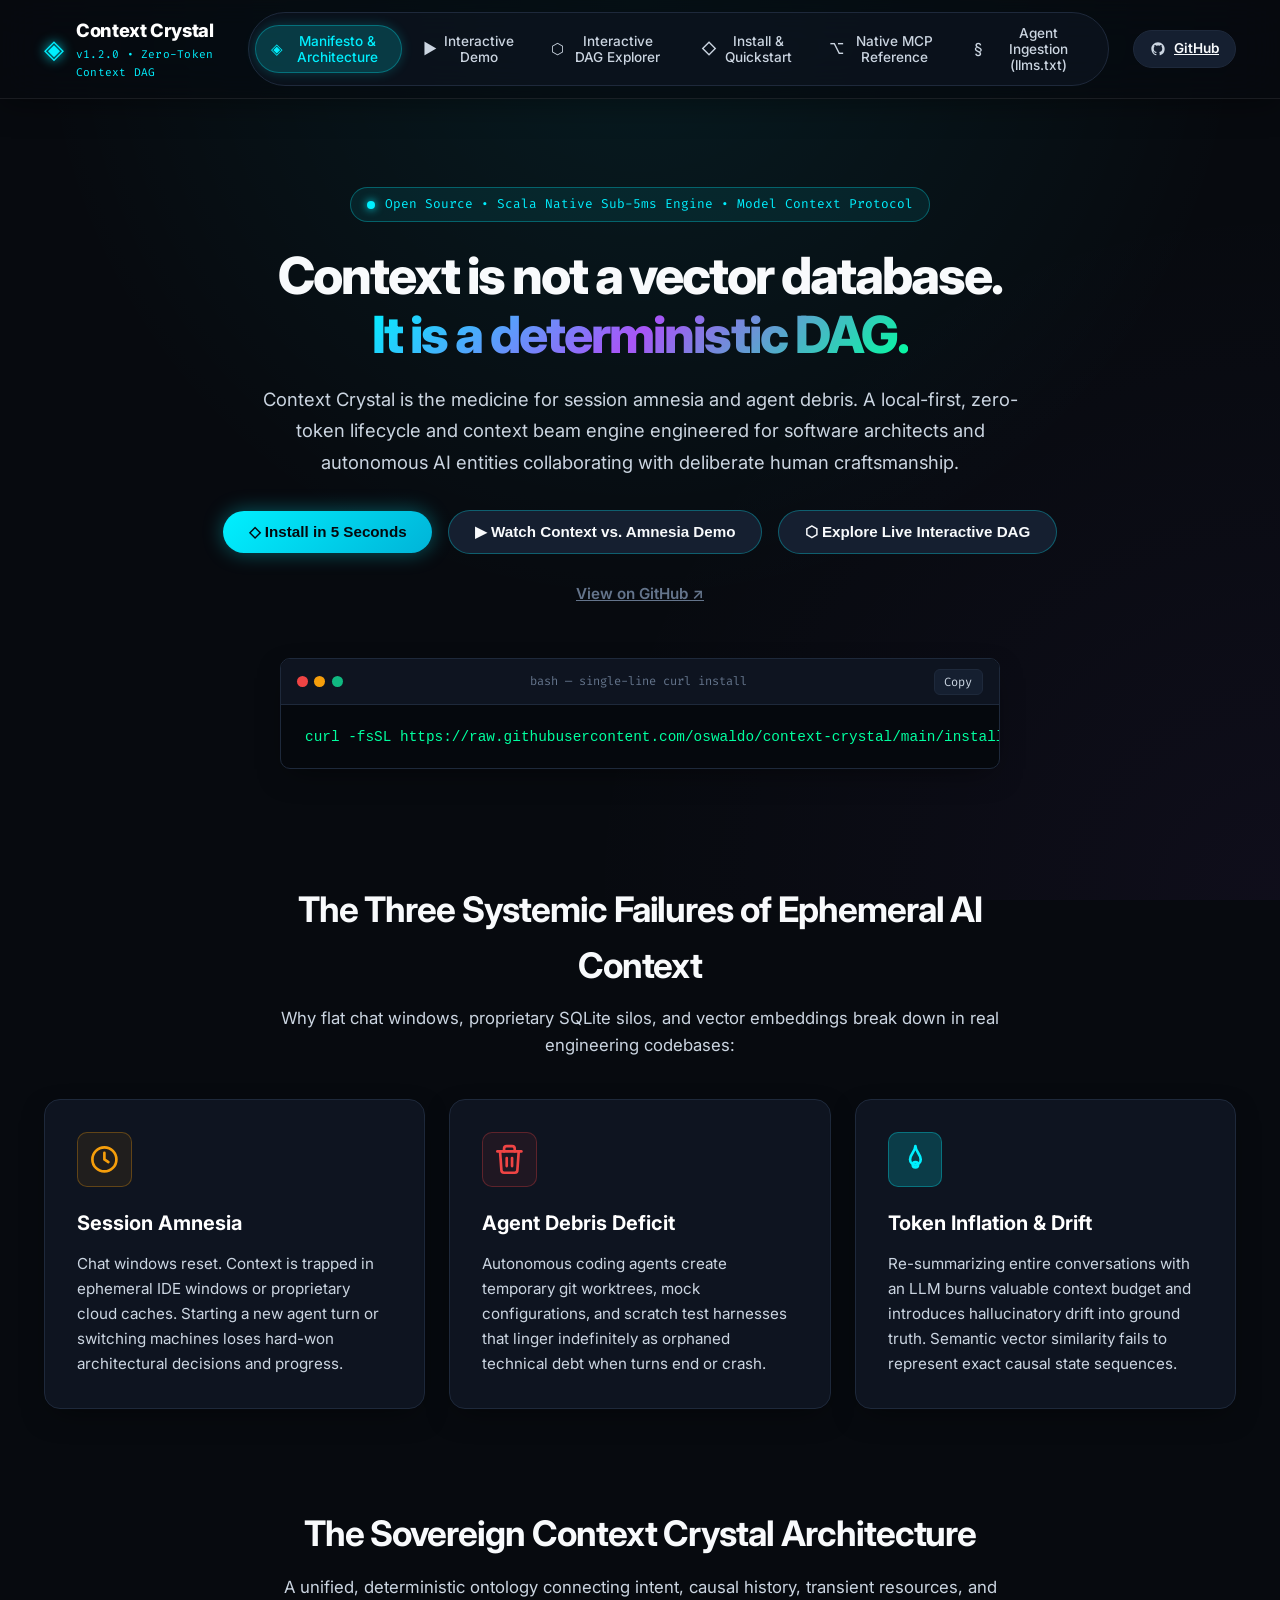
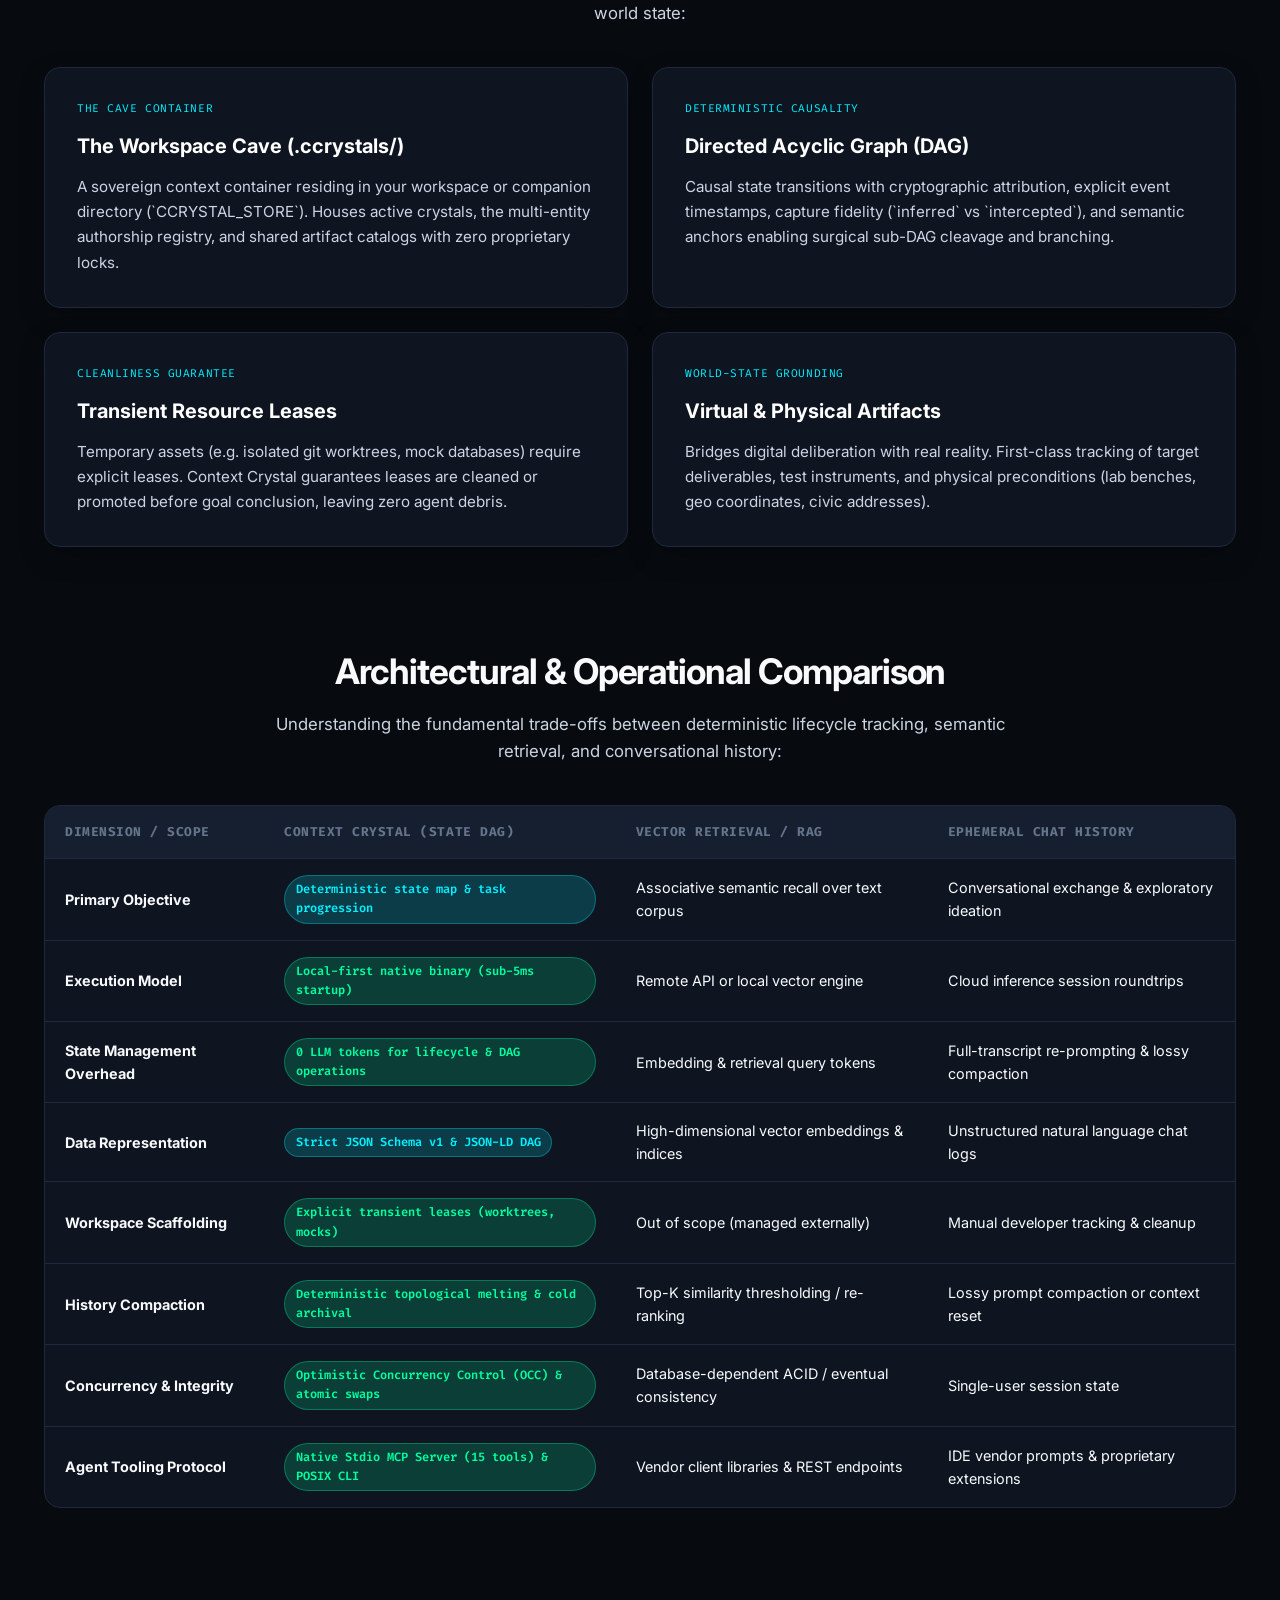
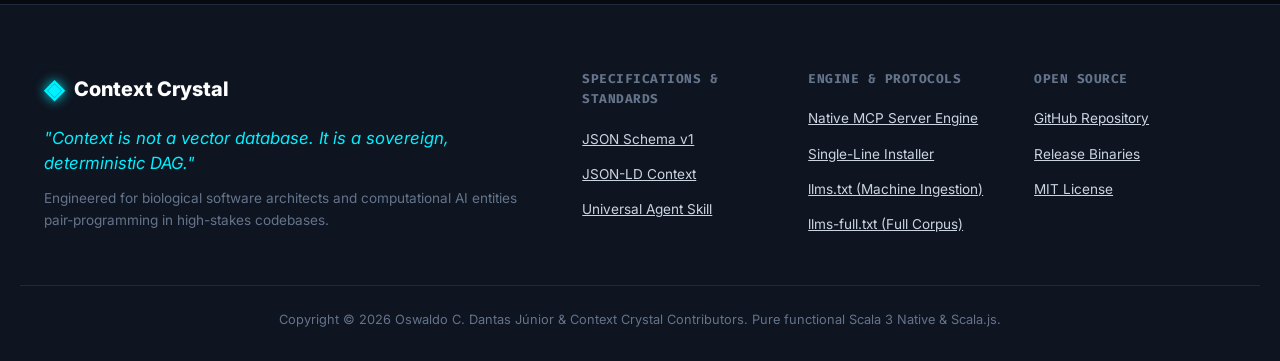
==== commit a0c93269: "feat(portal): add dark frosted glass blur effect and compact mobile hamburger drawer" ====
--- a/index.html
+++ b/index.html
@@ -27,6 +27,6 @@
 </head>
 <body>
   <div id="app"></div>
-  <script type="module" src="main.js?v=1.2.0-demo5"></script>
+  <script type="module" src="main.js?v=1.2.0-demo6"></script>
 </body>
 </html>
--- a/styles.css
+++ b/styles.css
@@ -95,10 +95,13 @@
   position: sticky;
   top: 0;
   z-index: 100;
-  backdrop-filter: blur(16px);
-  background-color: rgba(7, 10, 15, 0.85);
-  border-bottom: 1px solid var(--border-subtle);
-  padding: 0.85rem 0;
+  -webkit-backdrop-filter: blur(20px) saturate(180%);
+  backdrop-filter: blur(20px) saturate(180%);
+  background-color: rgba(7, 10, 15, 0.72);
+  border-bottom: 1px solid rgba(255, 255, 255, 0.08);
+  box-shadow: 0 4px 30px rgba(0, 0, 0, 0.4);
+  padding: 0.75rem 0;
+  transition: background-color 0.3s ease, border-color 0.3s ease;
 }
 
 .header-inner {
@@ -216,6 +219,91 @@
 
 .github-icon {
   color: var(--accent-amber);
+}
+
+/* Mobile Header Actions & Drawer */
+.header-mobile-actions {
+  display: none;
+  align-items: center;
+  gap: 0.6rem;
+}
+
+.btn-hamburger,
+.btn-icon-mobile {
+  display: flex;
+  align-items: center;
+  justify-content: center;
+  background-color: var(--bg-surface-elevated);
+  border: 1px solid var(--border-subtle);
+  border-radius: var(--radius-md);
+  color: var(--text-primary);
+  width: 40px;
+  height: 40px;
+  cursor: pointer;
+  transition: all 0.2s ease;
+  text-decoration: none;
+}
+
+.btn-hamburger:hover,
+.btn-icon-mobile:hover {
+  border-color: var(--accent-cyan);
+  color: var(--accent-cyan);
+  box-shadow: 0 0 12px var(--accent-cyan-glow);
+}
+
+.mobile-drawer {
+  display: none;
+  max-height: 0;
+  overflow: hidden;
+  -webkit-backdrop-filter: blur(24px) saturate(190%);
+  backdrop-filter: blur(24px) saturate(190%);
+  background-color: rgba(10, 15, 25, 0.92);
+  border-top: 1px solid rgba(255, 255, 255, 0.05);
+  border-bottom: 1px solid rgba(0, 240, 255, 0.2);
+  box-shadow: 0 20px 40px rgba(0, 0, 0, 0.6);
+  transition: max-height 0.35s cubic-bezier(0.16, 1, 0.3, 1);
+}
+
+.mobile-drawer.open {
+  display: block;
+  max-height: 520px;
+}
+
+.mobile-drawer-inner {
+  display: flex;
+  flex-direction: column;
+  gap: 0.5rem;
+  padding: 1rem 1.5rem 1.5rem 1.5rem;
+}
+
+.mobile-nav-item {
+  display: flex;
+  align-items: center;
+  gap: 0.85rem;
+  background-color: rgba(255, 255, 255, 0.03);
+  border: 1px solid rgba(255, 255, 255, 0.06);
+  border-radius: var(--radius-md);
+  padding: 0.8rem 1.1rem;
+  color: var(--text-secondary);
+  font-family: var(--font-sans);
+  font-size: 0.95rem;
+  font-weight: 500;
+  cursor: pointer;
+  text-align: left;
+  transition: all 0.2s ease;
+}
+
+.mobile-nav-item:hover,
+.mobile-nav-item.active {
+  background-color: var(--accent-cyan-glow);
+  color: var(--accent-cyan);
+  border-color: var(--border-cyan);
+  box-shadow: 0 0 15px rgba(0, 240, 255, 0.2);
+}
+
+.mobile-nav-icon {
+  font-size: 1.1rem;
+  color: var(--accent-cyan);
 }
 
 /* ==========================================================================
@@ -1793,13 +1881,37 @@
    ========================================================================== */
 
 @media (max-width: 960px) {
+  .portal-header {
+    padding: 0.55rem 0;
+  }
   .header-inner {
-    flex-direction: column;
-    align-items: stretch;
+    flex-direction: row;
+    align-items: center;
+    justify-content: space-between;
+    gap: 0.75rem;
   }
-  .header-nav {
-    overflow-x: auto;
-    justify-content: flex-start;
+  .desktop-nav {
+    display: none !important;
+  }
+  .desktop-actions {
+    display: none !important;
+  }
+  .header-mobile-actions {
+    display: flex;
+    align-items: center;
+    gap: 0.5rem;
+  }
+  .brand-badge {
+    display: none;
+  }
+  .brand-logo {
+    gap: 0.5rem;
+  }
+  .brand-title {
+    font-size: 1.05rem;
+  }
+  .crystal-glyph {
+    font-size: 1.4rem;
   }
   .demo-panes-grid {
     grid-template-columns: 1fr;
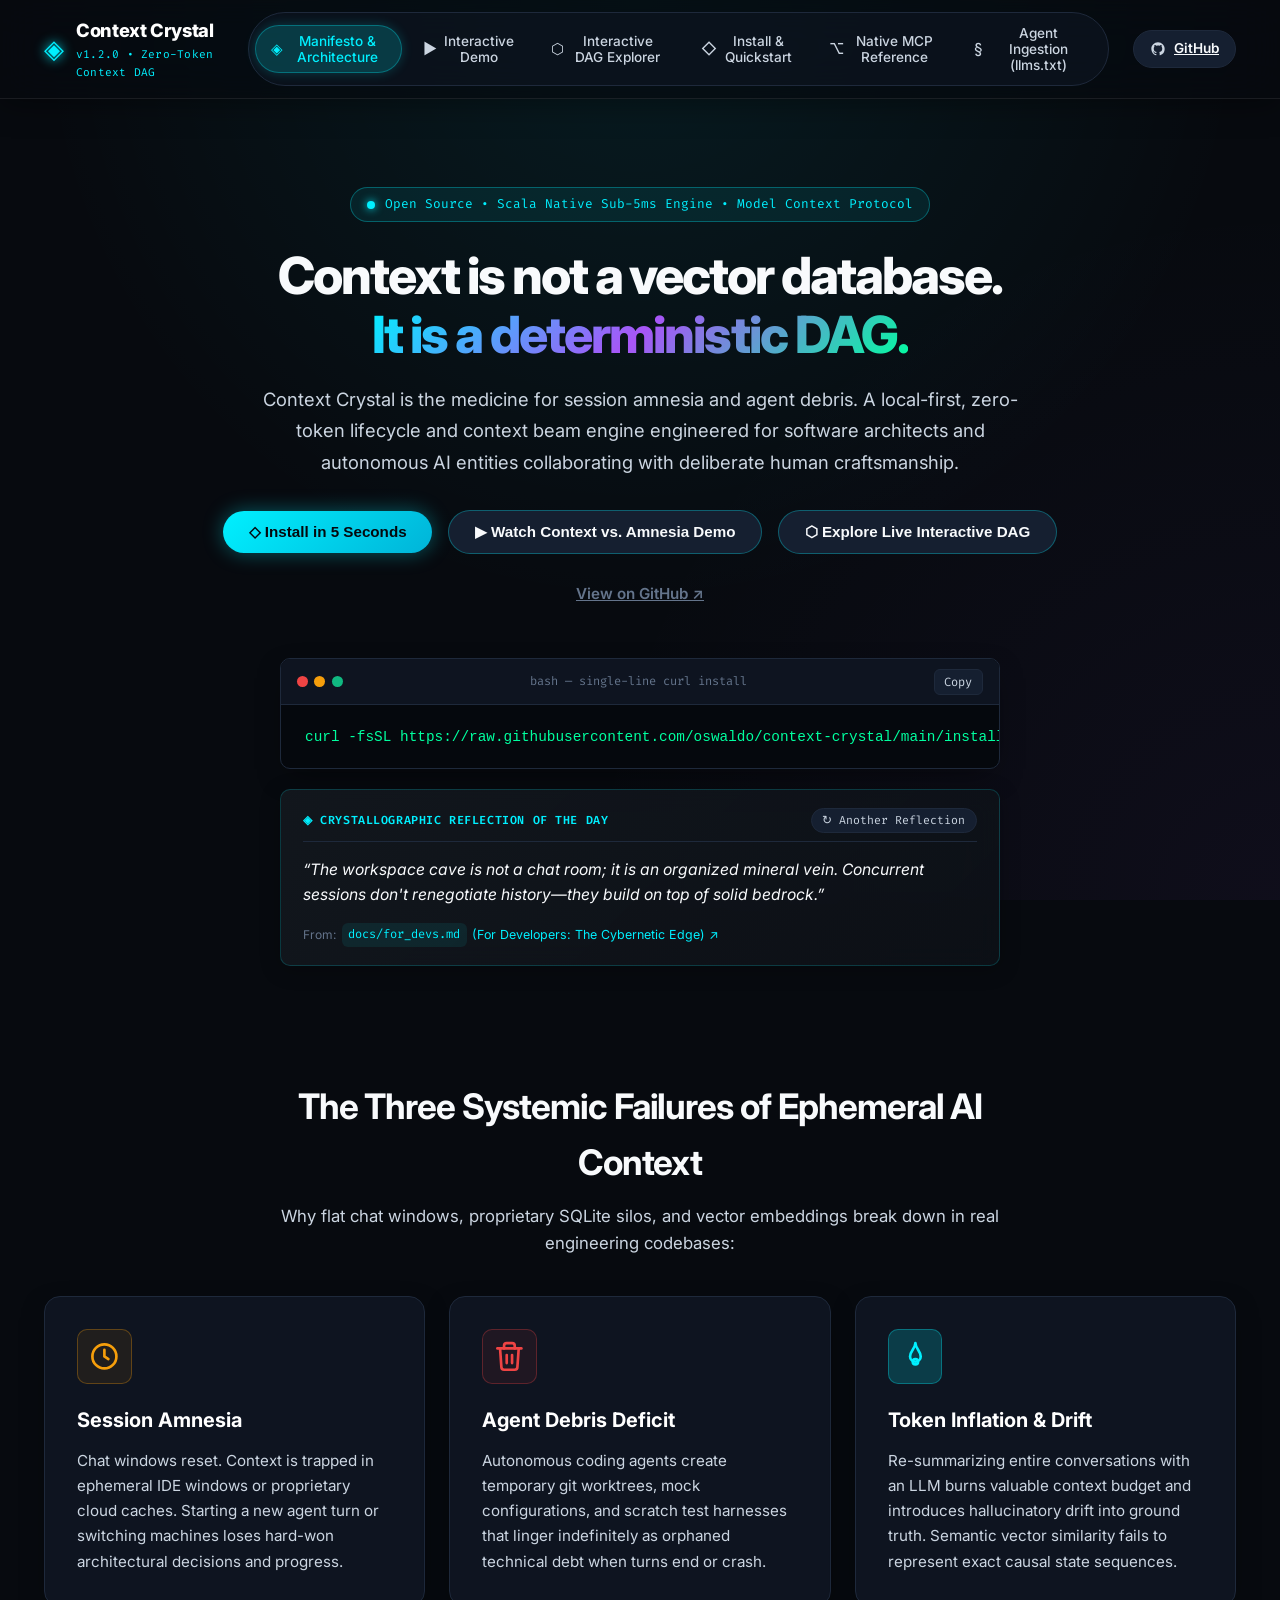
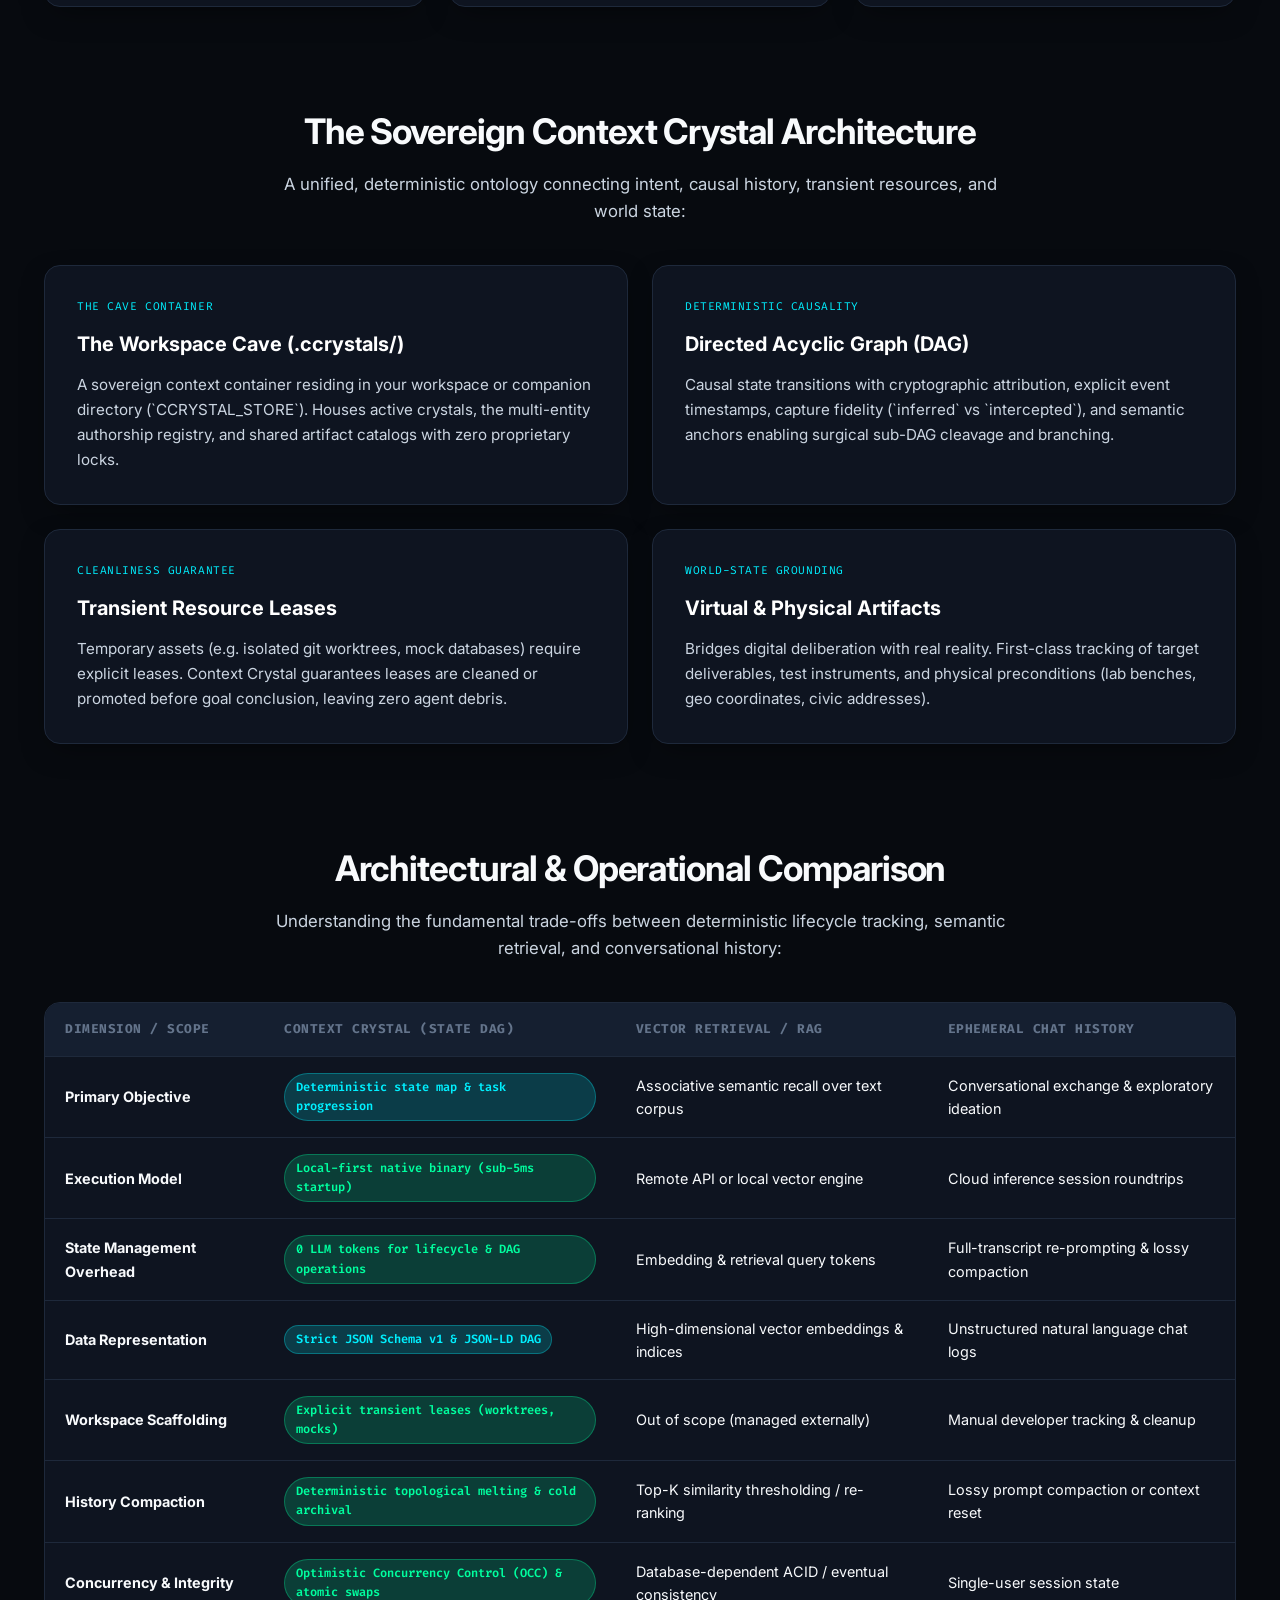
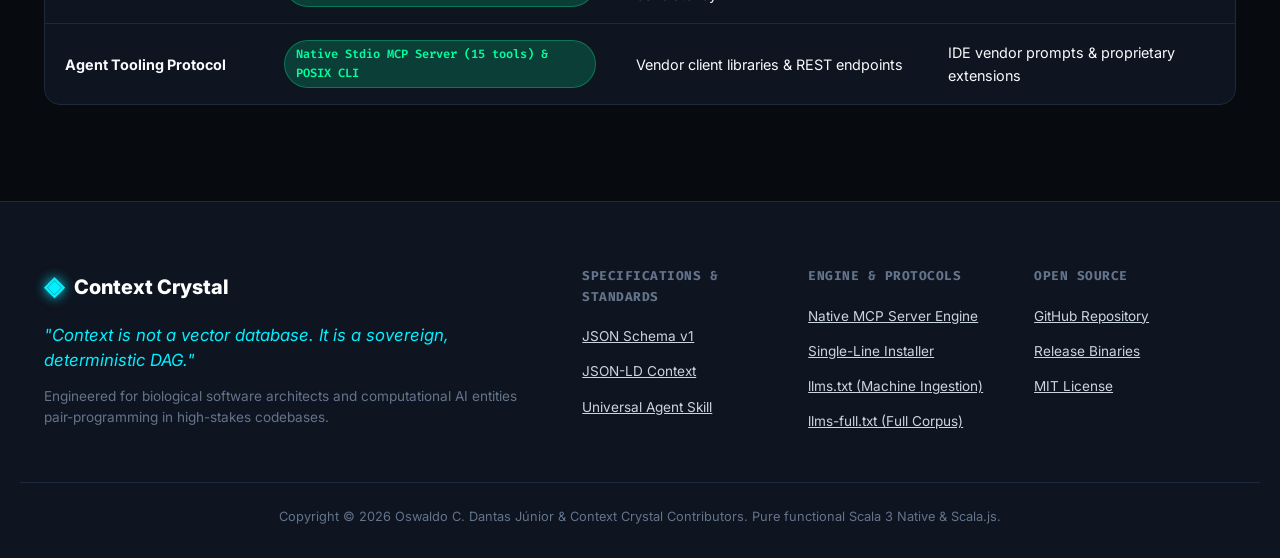
==== commit bf44b21c: "feat(portal): add daily crystallographic reflection card to hero with interactive quote cycler" ====
--- a/index.html
+++ b/index.html
@@ -20,13 +20,13 @@
   <link rel="icon" href="data:image/svg+xml,<svg xmlns=%22http://www.w3.org/2000/svg%22 viewBox=%220 0 100 100%22><text y=%22.9em%22 font-size=%2290%22>◈</text></svg>">
 
   <!-- Styles & Fonts -->
-  <link rel="stylesheet" href="styles.css">
+  <link rel="stylesheet" href="styles.css?v=1.2.0-demo8">
   <link rel="preconnect" href="https://fonts.googleapis.com">
   <link rel="preconnect" href="https://fonts.gstatic.com" crossorigin>
   <link href="https://fonts.googleapis.com/css2?family=Fira+Code:wght@400;500;600&family=Inter:wght@300;400;500;600;700;800&display=swap" rel="stylesheet">
 </head>
 <body>
   <div id="app"></div>
-  <script type="module" src="main.js?v=1.2.0-demo6"></script>
+  <script type="module" src="main.js?v=1.2.0-demo8"></script>
 </body>
 </html>
--- a/styles.css
+++ b/styles.css
@@ -49,6 +49,7 @@
   line-height: 1.6;
   -webkit-font-smoothing: antialiased;
   scroll-behavior: smooth;
+  overflow-x: hidden;
 }
 
 body {
@@ -60,6 +61,7 @@
     radial-gradient(circle at 100% 100%, rgba(168, 85, 247, 0.05) 0%, transparent 45%),
     var(--bg-deep);
   background-attachment: fixed;
+  overflow-x: hidden;
 }
 
 #app {
@@ -486,6 +488,116 @@
   overflow-x: auto;
 }
 
+/* Hero Crystallographic Quote Card */
+.hero-quote-card {
+  max-width: 720px;
+  margin: 1.25rem auto 0 auto;
+  background: linear-gradient(135deg, rgba(22, 27, 34, 0.75) 0%, rgba(13, 17, 23, 0.85) 100%);
+  border: 1px solid rgba(0, 240, 255, 0.18);
+  border-radius: var(--radius-md);
+  padding: 1.15rem 1.4rem;
+  text-align: left;
+  position: relative;
+  box-shadow: 0 4px 20px rgba(0, 0, 0, 0.25);
+  backdrop-filter: blur(12px);
+  -webkit-backdrop-filter: blur(12px);
+  transition: border-color 0.2s ease;
+}
+
+.hero-quote-card:hover {
+  border-color: rgba(0, 240, 255, 0.35);
+}
+
+.hero-quote-header {
+  display: flex;
+  align-items: center;
+  justify-content: space-between;
+  margin-bottom: 0.75rem;
+  padding-bottom: 0.5rem;
+  border-bottom: 1px solid var(--border-subtle);
+}
+
+.hero-quote-tag {
+  display: inline-flex;
+  align-items: center;
+  gap: 0.45rem;
+  font-family: var(--font-mono);
+  font-size: 0.73rem;
+  text-transform: uppercase;
+  letter-spacing: 0.05em;
+  color: var(--accent-cyan);
+  font-weight: 600;
+}
+
+.btn-cycle-quote {
+  background: var(--bg-surface-elevated);
+  border: 1px solid var(--border-subtle);
+  color: var(--text-secondary);
+  font-family: var(--font-mono);
+  font-size: 0.72rem;
+  padding: 0.25rem 0.65rem;
+  border-radius: var(--radius-full);
+  cursor: pointer;
+  transition: all 0.2s ease;
+}
+
+.btn-cycle-quote:hover {
+  border-color: var(--accent-cyan);
+  color: #fff;
+  background: var(--bg-surface-hover);
+}
+
+.hero-quote-body {
+  margin: 0;
+  padding: 0.2rem 0;
+  font-style: italic;
+  font-size: 0.98rem;
+  line-height: 1.6;
+  color: var(--text-primary);
+}
+
+.hero-quote-body p {
+  margin: 0;
+}
+
+.hero-quote-footer {
+  margin-top: 0.75rem;
+  font-size: 0.78rem;
+  color: var(--text-muted);
+  display: flex;
+  align-items: center;
+  gap: 0.35rem;
+  flex-wrap: wrap;
+}
+
+.quote-source-label {
+  color: var(--text-muted);
+  font-size: 0.75rem;
+}
+
+.quote-source-link {
+  color: var(--accent-cyan);
+  text-decoration: none;
+  display: inline-flex;
+  align-items: center;
+  gap: 0.35rem;
+  transition: color 0.15s ease;
+}
+
+.quote-source-link:hover {
+  text-decoration: underline;
+  color: #fff;
+}
+
+.quote-source-link code {
+  font-family: var(--font-mono);
+  font-size: 0.75rem;
+  background: rgba(0, 240, 255, 0.08);
+  padding: 0.15rem 0.4rem;
+  border-radius: var(--radius-sm);
+  color: var(--accent-cyan);
+}
+
 /* ==========================================================================
    Section Blocks & Cards Grid
    ========================================================================== */
@@ -1347,6 +1459,7 @@
   display: flex;
   align-items: center;
   gap: 0.85rem;
+  flex: 1;
 }
 
 .phase-display {
@@ -1358,7 +1471,9 @@
 }
 
 .timeline-slider {
-  width: 170px;
+  flex: 1;
+  min-width: 120px;
+  max-width: 260px;
   cursor: pointer;
   accent-color: var(--accent-cyan);
 }
@@ -1670,6 +1785,7 @@
   align-items: center;
   gap: 0.5rem;
   margin-bottom: 0.25rem;
+  flex-wrap: wrap;
 }
 
 .event-time {
@@ -1693,6 +1809,7 @@
 
 .event-body {
   word-break: break-word;
+  overflow-wrap: anywhere;
 }
 
 .event-detail {
@@ -1702,6 +1819,8 @@
   padding-left: 0.6rem;
   border-left: 2px solid var(--border-highlight);
   font-style: italic;
+  word-break: break-word;
+  overflow-wrap: anywhere;
 }
 
 /* Event Types */
@@ -1913,6 +2032,31 @@
   .crystal-glyph {
     font-size: 1.4rem;
   }
+  .demo-toolbar {
+    flex-direction: column;
+    align-items: stretch;
+    gap: 1rem;
+    padding: 1rem 1.25rem;
+  }
+  .toolbar-left {
+    justify-content: flex-start;
+    gap: 0.6rem;
+  }
+  .toolbar-center {
+    width: 100%;
+  }
+  .scrubber-cluster {
+    width: 100%;
+  }
+  .timeline-slider {
+    flex: 1;
+    max-width: none;
+  }
+  .toolbar-right {
+    justify-content: flex-start;
+    flex-wrap: wrap;
+    gap: 0.5rem;
+  }
   .demo-panes-grid {
     grid-template-columns: 1fr;
   }
@@ -1929,3 +2073,125 @@
     font-size: 2.3rem;
   }
 }
+
+@media (max-width: 640px) {
+  .container {
+    padding: 0 0.85rem;
+  }
+  .portal-main {
+    padding-top: 1.25rem;
+    padding-bottom: 2.5rem;
+  }
+  .demo-hero {
+    margin-bottom: 1.25rem;
+  }
+  .demo-lead {
+    font-size: 0.95rem;
+    line-height: 1.6;
+  }
+  .demo-toolbar {
+    padding: 0.75rem;
+    gap: 0.75rem;
+    border-radius: var(--radius-md);
+  }
+  .toolbar-left {
+    gap: 0.4rem;
+  }
+  .btn-ctrl {
+    padding: 0.4rem 0.75rem;
+    font-size: 0.78rem;
+  }
+  .btn-speed {
+    padding: 0.2rem 0.45rem;
+    font-size: 0.7rem;
+  }
+  .autoscroll-toggle {
+    padding: 0.25rem 0.45rem;
+    font-size: 0.72rem;
+  }
+  .scrubber-cluster {
+    flex-direction: column;
+    align-items: stretch;
+    gap: 0.35rem;
+    width: 100%;
+  }
+  .phase-display {
+    min-width: 0;
+    width: 100%;
+    text-align: center;
+    font-size: 0.75rem;
+  }
+  .timeline-slider {
+    width: 100%;
+    max-width: none;
+  }
+  .toolbar-right {
+    display: grid;
+    grid-template-columns: 1fr 1fr;
+    gap: 0.35rem;
+    width: 100%;
+  }
+  .jump-label {
+    display: none;
+  }
+  .btn-jump {
+    width: 100%;
+    text-align: center;
+    font-size: 0.7rem;
+    padding: 0.4rem 0.25rem;
+    white-space: nowrap;
+    overflow: hidden;
+    text-overflow: ellipsis;
+  }
+  .demo-panes-grid {
+    gap: 1.25rem;
+    margin-bottom: 2rem;
+  }
+  .pane-top-bar {
+    flex-wrap: wrap;
+    padding: 0.65rem 0.85rem;
+    gap: 0.4rem;
+  }
+  .pane-title-group {
+    flex: 1;
+    min-width: 0;
+  }
+  .pane-top-bar .pane-title {
+    font-size: 0.75rem;
+  }
+  .pane-status-pill {
+    width: 100%;
+    text-align: center;
+    margin-top: 0.15rem;
+    font-size: 0.68rem;
+    padding: 0.2rem 0.4rem;
+  }
+  .progress-meta {
+    flex-direction: column;
+    align-items: flex-start;
+    gap: 0.2rem;
+    padding: 0.4rem 0.85rem;
+  }
+  .progress-label,
+  .progress-steps {
+    font-size: 0.7rem;
+  }
+  .terminal-viewport {
+    height: 380px;
+    padding: 0.65rem 0.75rem;
+    font-size: 0.78rem;
+  }
+  .event-row {
+    padding: 0.5rem 0.65rem;
+  }
+  .scorecard-card {
+    padding: 1.25rem 1rem;
+  }
+  .scorecard-comparison {
+    gap: 0.75rem;
+  }
+  .stat-col.cc .stat-val,
+  .stat-col.raw .stat-val {
+    font-size: 1.45rem;
+  }
+}
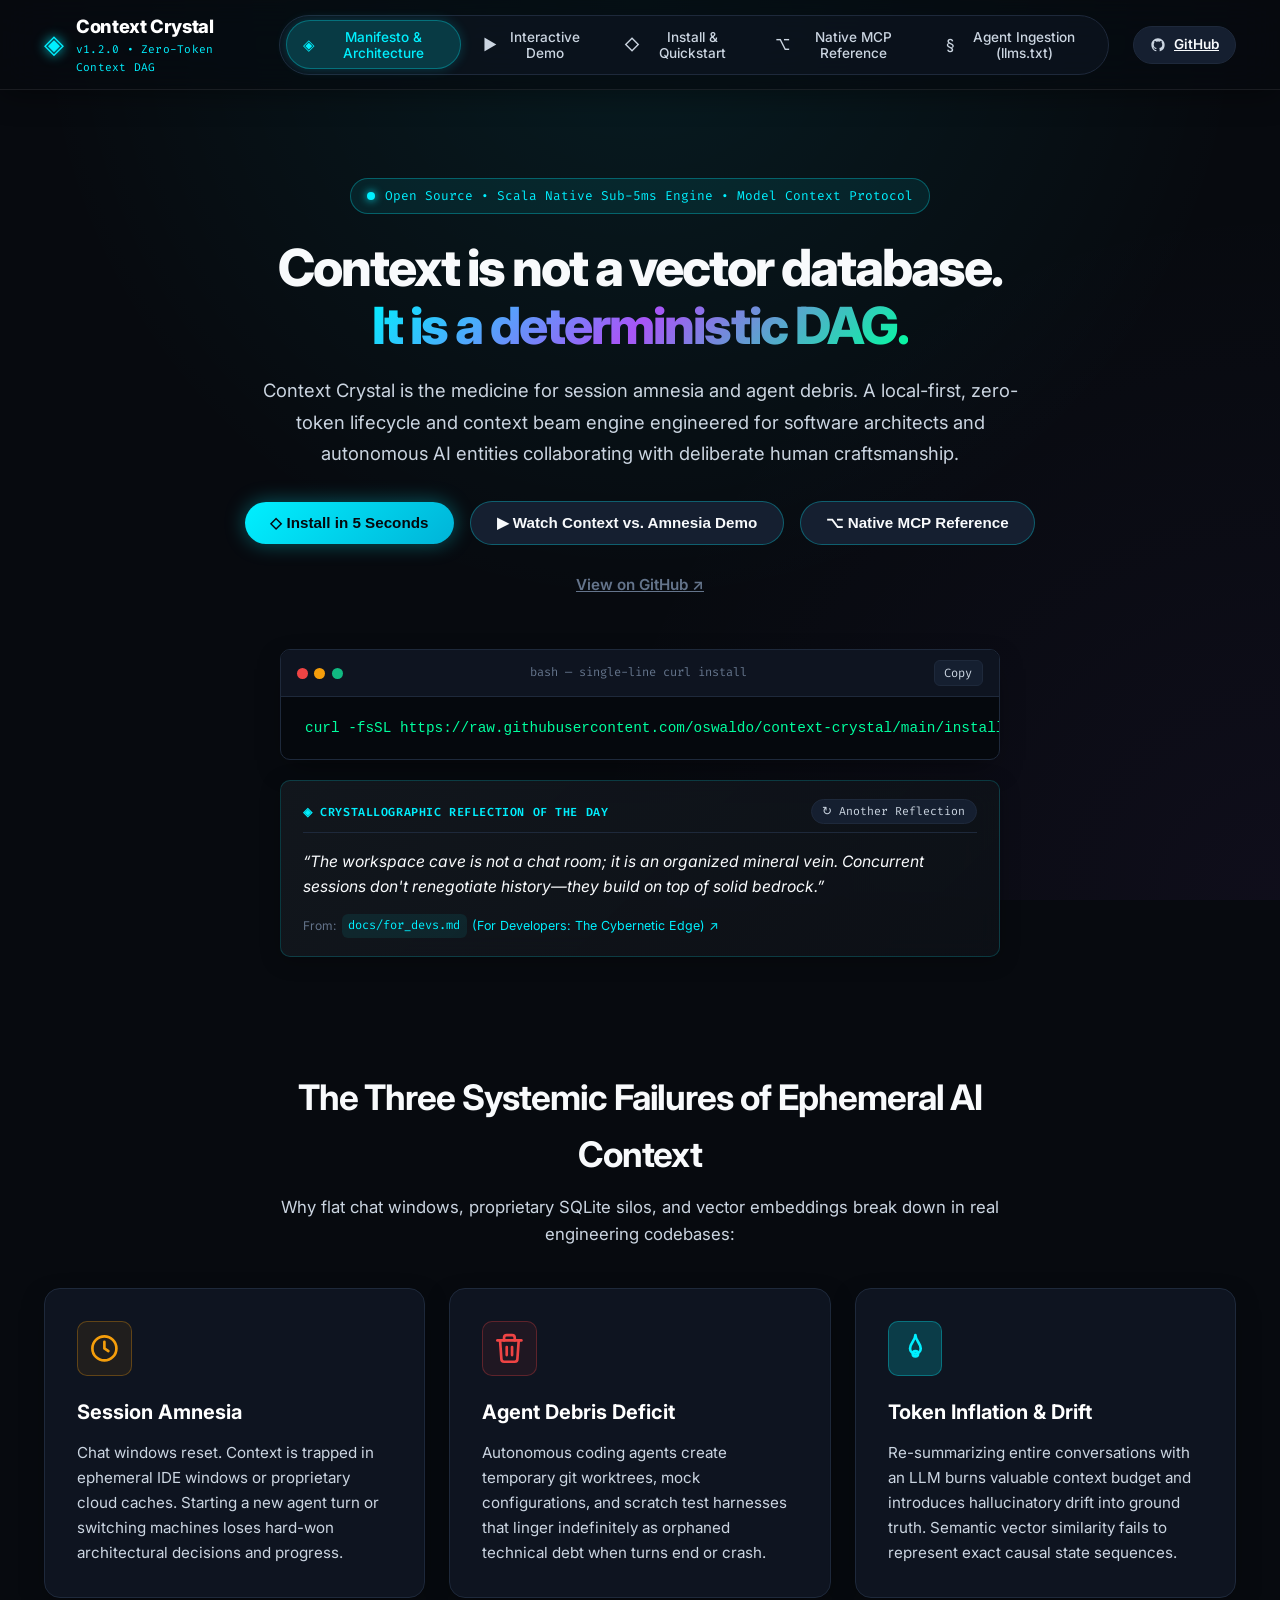
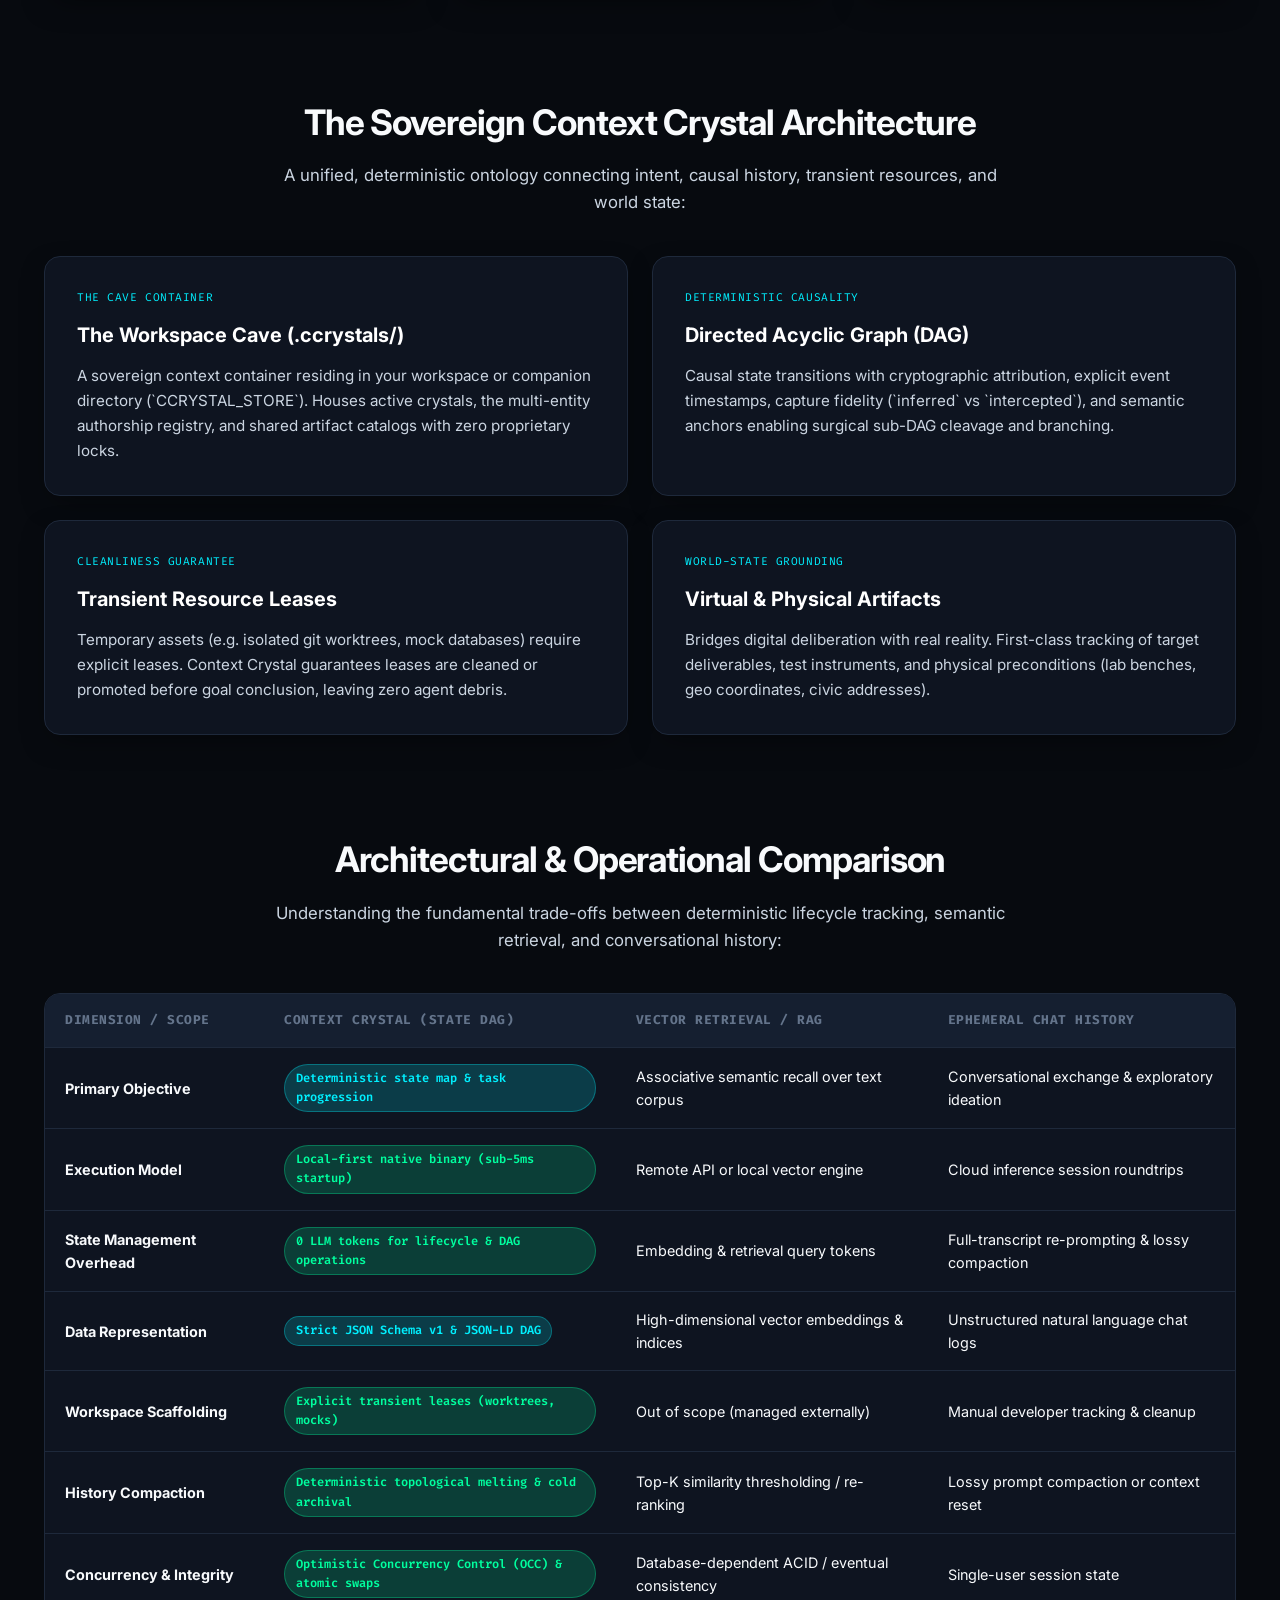
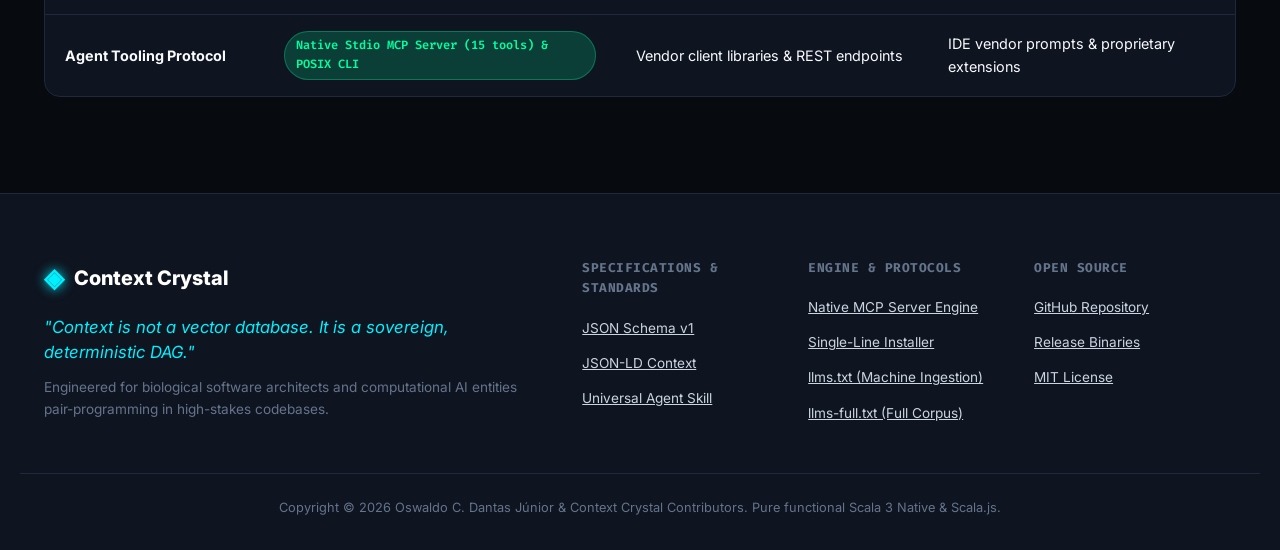
==== commit ce56737e: "refactor(portal): retire redundant interactive dag explorer tab" ====
--- a/index.html
+++ b/index.html
@@ -20,13 +20,13 @@
   <link rel="icon" href="data:image/svg+xml,<svg xmlns=%22http://www.w3.org/2000/svg%22 viewBox=%220 0 100 100%22><text y=%22.9em%22 font-size=%2290%22>◈</text></svg>">
 
   <!-- Styles & Fonts -->
-  <link rel="stylesheet" href="styles.css?v=1.2.0-demo8">
+  <link rel="stylesheet" href="styles.css?v=1.2.0-demo9">
   <link rel="preconnect" href="https://fonts.googleapis.com">
   <link rel="preconnect" href="https://fonts.gstatic.com" crossorigin>
   <link href="https://fonts.googleapis.com/css2?family=Fira+Code:wght@400;500;600&family=Inter:wght@300;400;500;600;700;800&display=swap" rel="stylesheet">
 </head>
 <body>
   <div id="app"></div>
-  <script type="module" src="main.js?v=1.2.0-demo8"></script>
+  <script type="module" src="main.js?v=1.2.0-demo9"></script>
 </body>
 </html>
--- a/styles.css
+++ b/styles.css
@@ -779,75 +779,7 @@
   border: 1px solid var(--border-cyan);
 }
 
-/* ==========================================================================
-   Interactive DAG Explorer Tab
-   ========================================================================== */
-
-.explorer-intro {
-  margin-bottom: 2rem;
-}
-
-.explorer-toolbar {
-  display: flex;
-  align-items: center;
-  justify-content: space-between;
-  gap: 1.5rem;
-  background-color: var(--bg-surface);
-  border: 1px solid var(--border-subtle);
-  border-radius: var(--radius-md);
-  padding: 1rem 1.5rem;
-  margin-bottom: 2rem;
-  flex-wrap: wrap;
-}
-
-.toolbar-group {
-  display: flex;
-  align-items: center;
-  gap: 0.75rem;
-  flex-wrap: wrap;
-}
-
-.toolbar-group label {
-  font-size: 0.85rem;
-  color: var(--text-muted);
-  font-family: var(--font-mono);
-}
-
-.scenario-buttons {
-  display: flex;
-  gap: 0.5rem;
-}
-
-.btn-scenario {
-  background-color: var(--bg-surface-elevated);
-  border: 1px solid var(--border-subtle);
-  color: var(--text-secondary);
-  font-size: 0.85rem;
-  font-weight: 600;
-  padding: 0.45rem 0.9rem;
-  border-radius: var(--radius-sm);
-  cursor: pointer;
-  transition: all 0.2s ease;
-}
-
-.btn-scenario:hover {
-  color: #fff;
-  border-color: var(--border-highlight);
-}
-
-.btn-scenario.active {
-  background-color: var(--accent-cyan-glow);
-  color: var(--accent-cyan);
-  border-color: var(--accent-cyan);
-  box-shadow: 0 0 10px rgba(0, 240, 255, 0.2);
-}
-
-.beam-pill-group {
-  display: flex;
-  align-items: center;
-  gap: 0.4rem;
-}
-
+/* Mini button utility */
 .btn-mini {
   background-color: var(--bg-surface-elevated);
   border: 1px solid var(--border-subtle);
@@ -863,175 +795,6 @@
   background-color: var(--accent-green-glow);
   color: var(--accent-green);
   border-color: var(--accent-green);
-}
-
-.checkbox-toggle {
-  display: inline-flex;
-  align-items: center;
-  gap: 0.35rem;
-  margin-left: 0.5rem;
-  cursor: pointer;
-  font-family: var(--font-mono);
-  font-size: 0.8rem;
-  color: var(--text-secondary);
-}
-
-.explorer-panes-grid {
-  display: grid;
-  grid-template-columns: 1fr 1fr;
-  gap: 1.5rem;
-}
-
-.pane-col {
-  background-color: var(--bg-surface);
-  border: 1px solid var(--border-subtle);
-  border-radius: var(--radius-lg);
-  display: flex;
-  flex-direction: column;
-  box-shadow: var(--shadow-card);
-}
-
-.pane-header {
-  display: flex;
-  align-items: center;
-  justify-content: space-between;
-  padding: 0.85rem 1.25rem;
-  border-bottom: 1px solid var(--border-subtle);
-  background-color: var(--bg-surface-elevated);
-  border-top-left-radius: var(--radius-lg);
-  border-top-right-radius: var(--radius-lg);
-}
-
-.pane-title {
-  font-family: var(--font-mono);
-  font-size: 0.85rem;
-  font-weight: 600;
-  color: var(--text-primary);
-}
-
-.crystal-id-badge {
-  font-family: var(--font-mono);
-  font-size: 0.75rem;
-  color: var(--accent-cyan);
-}
-
-.pane-body {
-  padding: 1.25rem;
-  display: flex;
-  flex-direction: column;
-  gap: 1rem;
-}
-
-/* State Cards */
-.state-card {
-  background-color: var(--bg-deep);
-  border: 1px solid var(--border-subtle);
-  border-radius: var(--radius-md);
-  padding: 1rem;
-}
-
-.state-card-header {
-  display: flex;
-  align-items: center;
-  justify-content: space-between;
-  font-family: var(--font-mono);
-  font-size: 0.75rem;
-  color: var(--text-muted);
-  margin-bottom: 0.5rem;
-}
-
-.status-tag {
-  padding: 0.15rem 0.5rem;
-  border-radius: var(--radius-full);
-  font-size: 0.7rem;
-}
-
-.status-tag.in-progress {
-  background-color: rgba(245, 158, 11, 0.15);
-  color: var(--accent-amber);
-}
-
-.tag-goal { color: var(--accent-cyan); }
-.tag-lease { color: var(--accent-amber); }
-.tag-artifact { color: var(--accent-purple); }
-
-.task-list {
-  list-style: none;
-  display: flex;
-  flex-direction: column;
-  gap: 0.4rem;
-  font-family: var(--font-mono);
-  font-size: 0.85rem;
-}
-
-.task-list li.done {
-  color: var(--accent-green);
-}
-
-.task-list li.pending {
-  color: var(--text-secondary);
-}
-
-.policy-badge {
-  font-size: 0.7rem;
-  color: var(--accent-amber);
-}
-
-.lease-item {
-  font-family: var(--font-mono);
-  font-size: 0.8rem;
-  color: var(--text-secondary);
-}
-
-.lease-notice {
-  font-size: 0.75rem;
-  color: var(--accent-amber);
-  margin-top: 0.4rem;
-}
-
-.dag-node-timeline {
-  display: flex;
-  flex-direction: column;
-  gap: 0.75rem;
-  margin-top: 0.5rem;
-}
-
-.dag-node-item {
-  display: flex;
-  align-items: flex-start;
-  gap: 0.6rem;
-  font-size: 0.85rem;
-}
-
-.node-bullet {
-  width: 8px;
-  height: 8px;
-  border-radius: 50%;
-  background-color: var(--accent-cyan);
-  margin-top: 0.4rem;
-}
-
-.node-bullet.green { background-color: var(--accent-green); }
-.node-bullet.purple { background-color: var(--accent-purple); }
-
-.node-content strong {
-  font-family: var(--font-mono);
-  color: #fff;
-}
-
-.node-content span {
-  color: var(--text-secondary);
-}
-
-.beam-output-code {
-  padding: 1.25rem;
-  font-family: var(--font-mono);
-  font-size: 0.85rem;
-  color: var(--accent-green);
-  line-height: 1.65;
-  overflow-x: auto;
-  white-space: pre-wrap;
-  flex: 1;
 }
 
 /* ==========================================================================
@@ -2063,9 +1826,6 @@
   .scorecard-grid {
     grid-template-columns: 1fr;
   }
-  .explorer-panes-grid {
-    grid-template-columns: 1fr;
-  }
   .footer-inner {
     grid-template-columns: 1fr;
   }
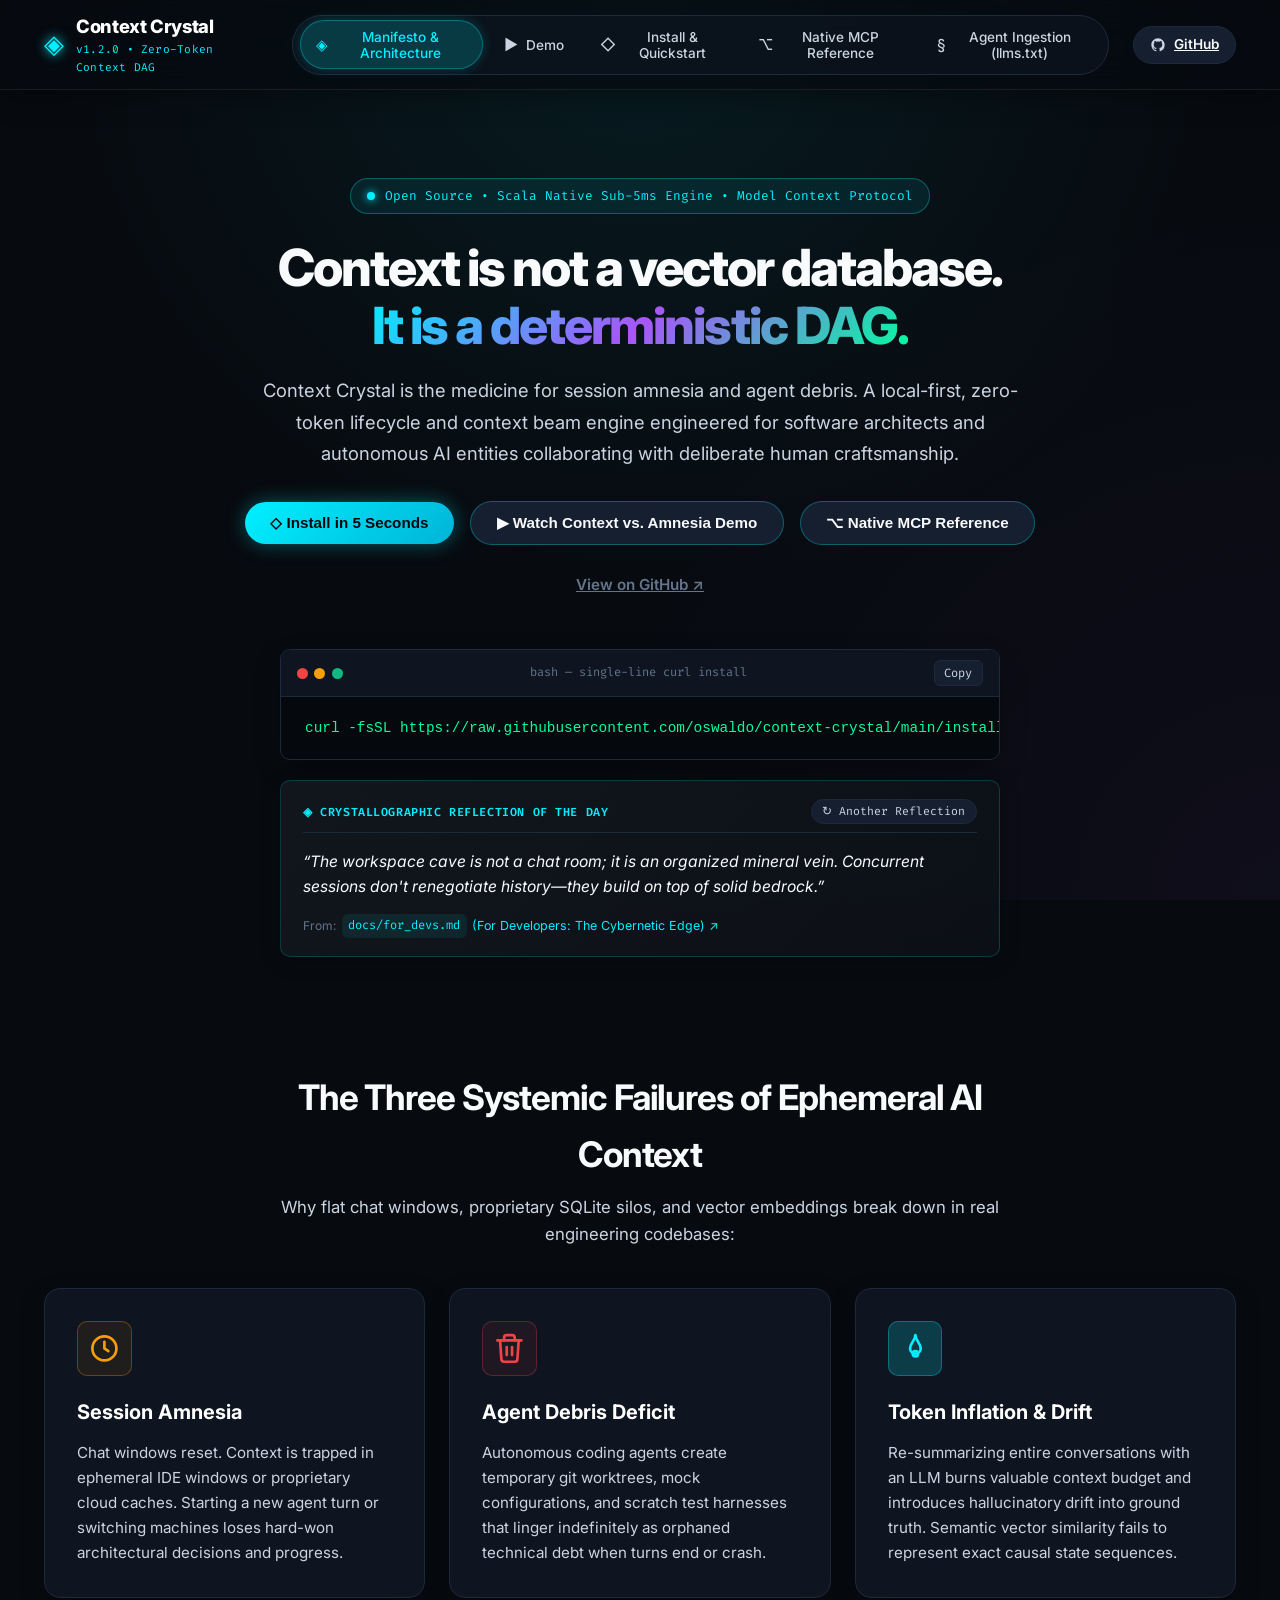
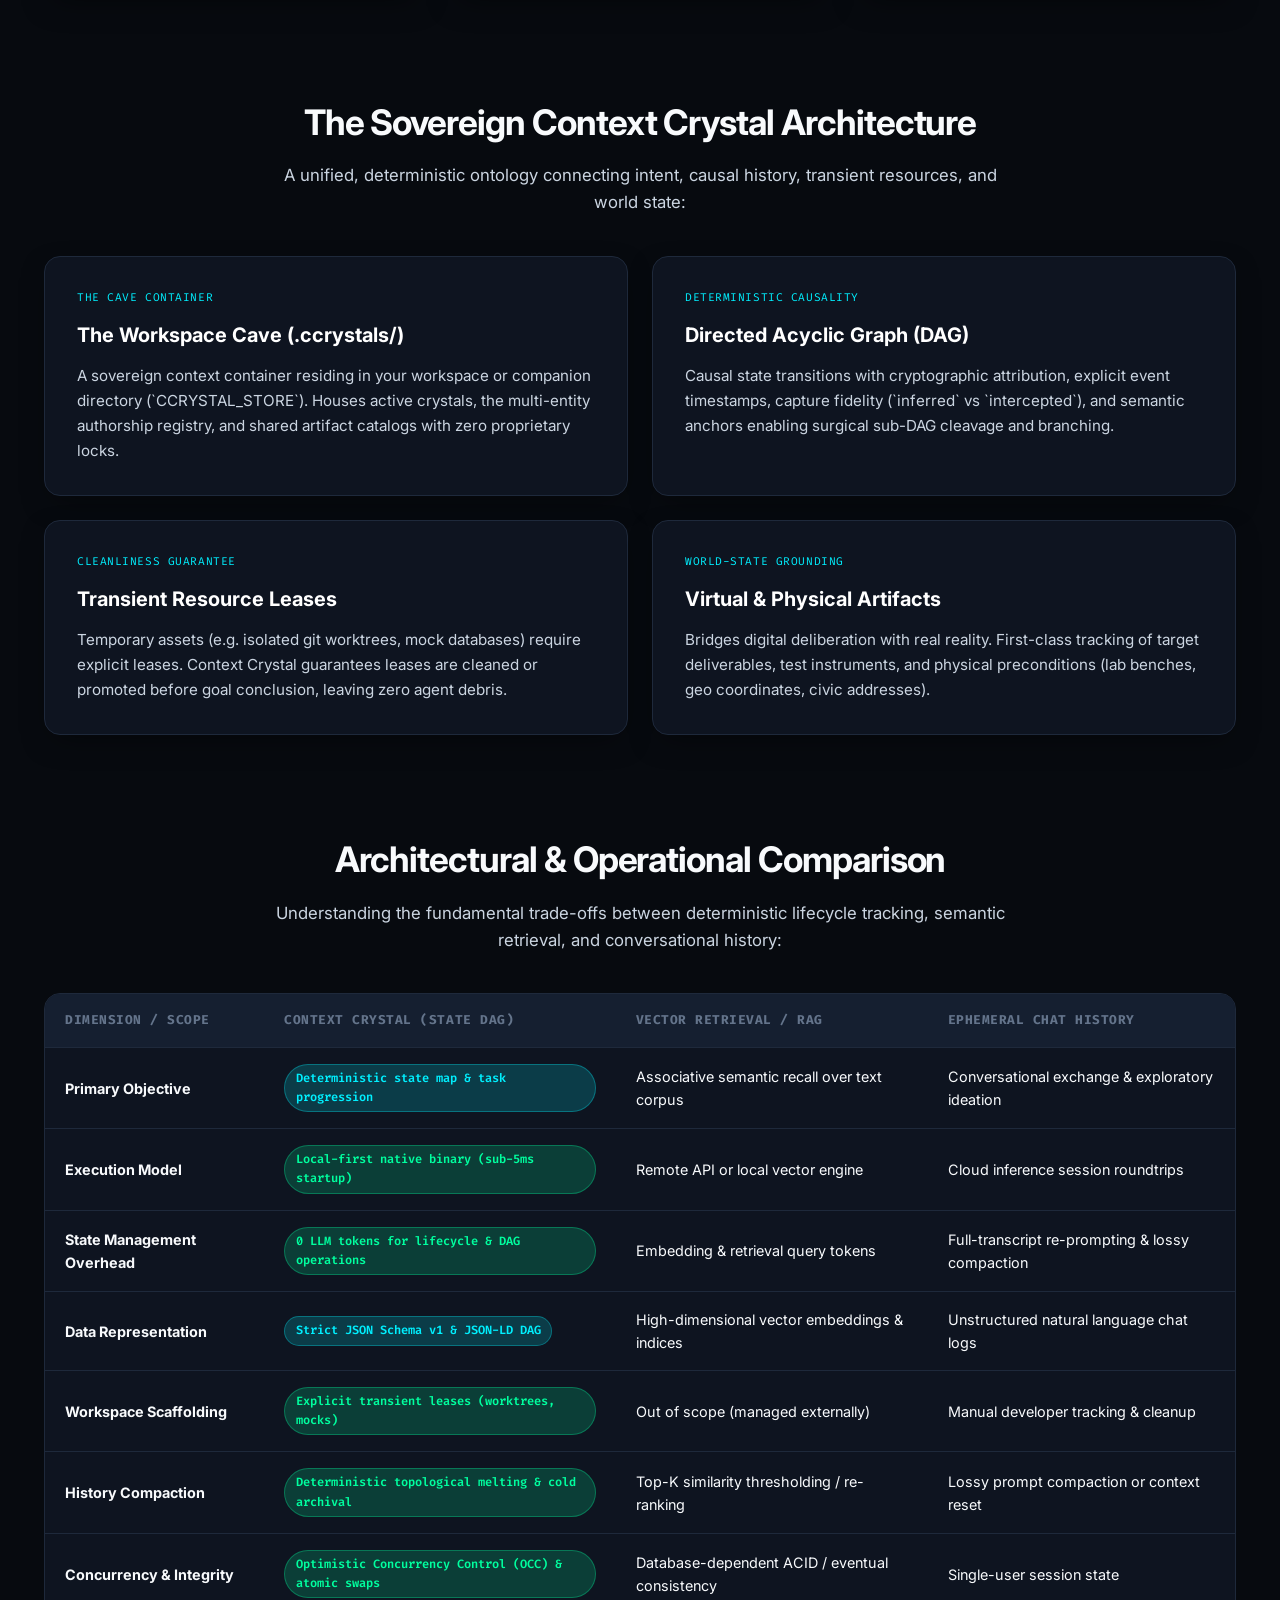
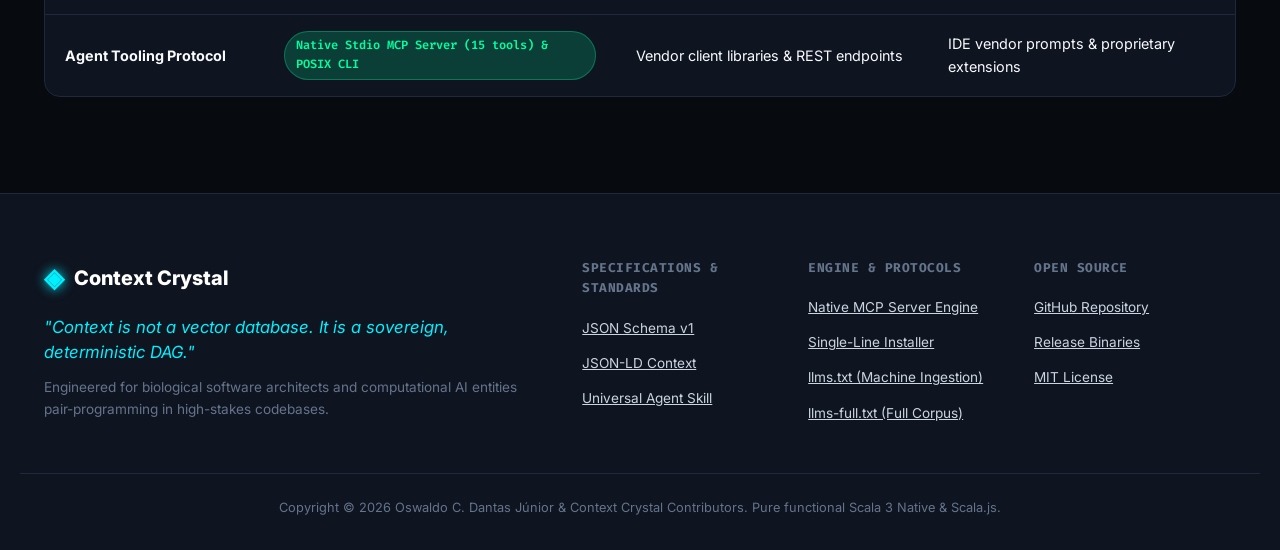
==== commit f7432b8f: "refactor(portal): shorten tab label from 'Interactive Demo' to 'Demo'" ====
--- a/index.html
+++ b/index.html
@@ -20,13 +20,13 @@
   <link rel="icon" href="data:image/svg+xml,<svg xmlns=%22http://www.w3.org/2000/svg%22 viewBox=%220 0 100 100%22><text y=%22.9em%22 font-size=%2290%22>◈</text></svg>">
 
   <!-- Styles & Fonts -->
-  <link rel="stylesheet" href="styles.css?v=1.2.0-demo9">
+  <link rel="stylesheet" href="styles.css?v=1.2.0-demo10">
   <link rel="preconnect" href="https://fonts.googleapis.com">
   <link rel="preconnect" href="https://fonts.gstatic.com" crossorigin>
   <link href="https://fonts.googleapis.com/css2?family=Fira+Code:wght@400;500;600&family=Inter:wght@300;400;500;600;700;800&display=swap" rel="stylesheet">
 </head>
 <body>
   <div id="app"></div>
-  <script type="module" src="main.js?v=1.2.0-demo9"></script>
+  <script type="module" src="main.js?v=1.2.0-demo10"></script>
 </body>
 </html>
--- a/styles.css
+++ b/styles.css
@@ -1093,7 +1093,7 @@
 }
 
 /* ==========================================================================
-   Interactive Demo Tab: Context Preservation vs. Agent Amnesia
+   Demo Tab: Context Preservation vs. Agent Amnesia
    ========================================================================== */
 
 .tab-demo {
